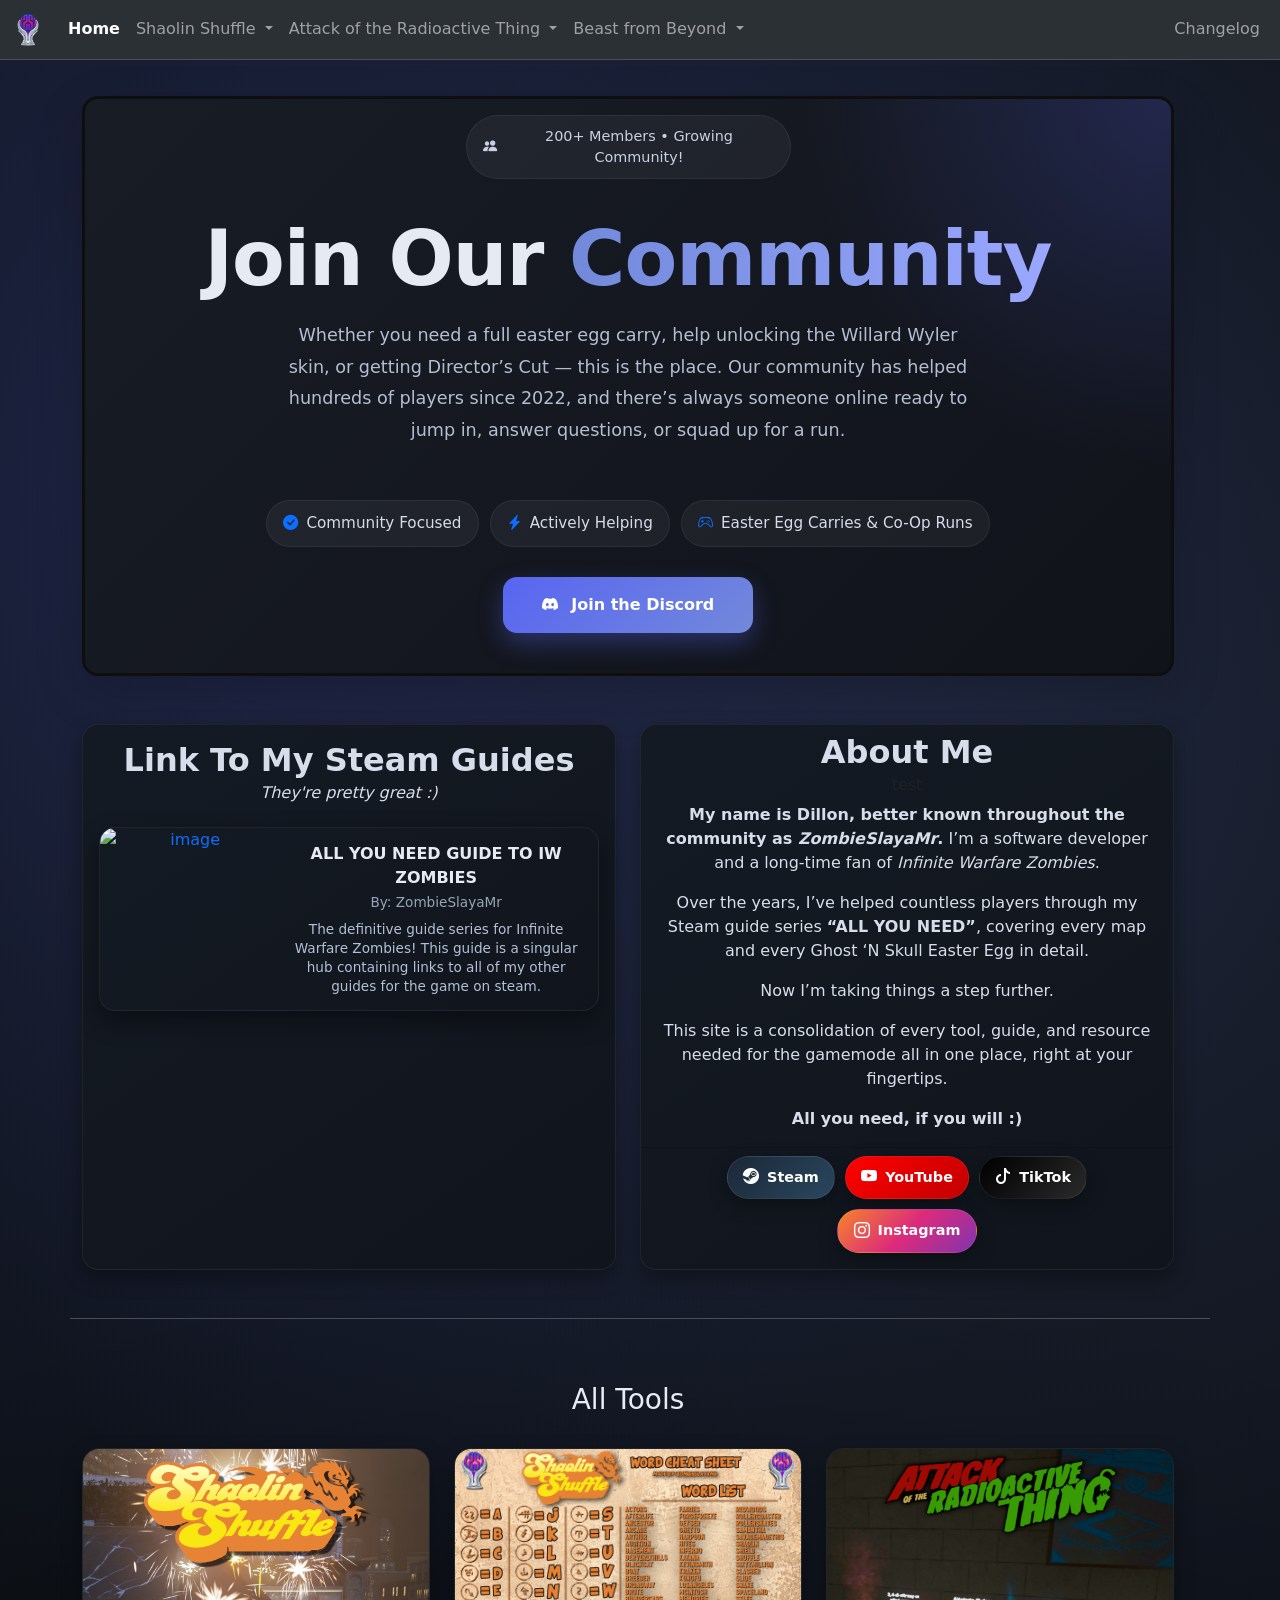
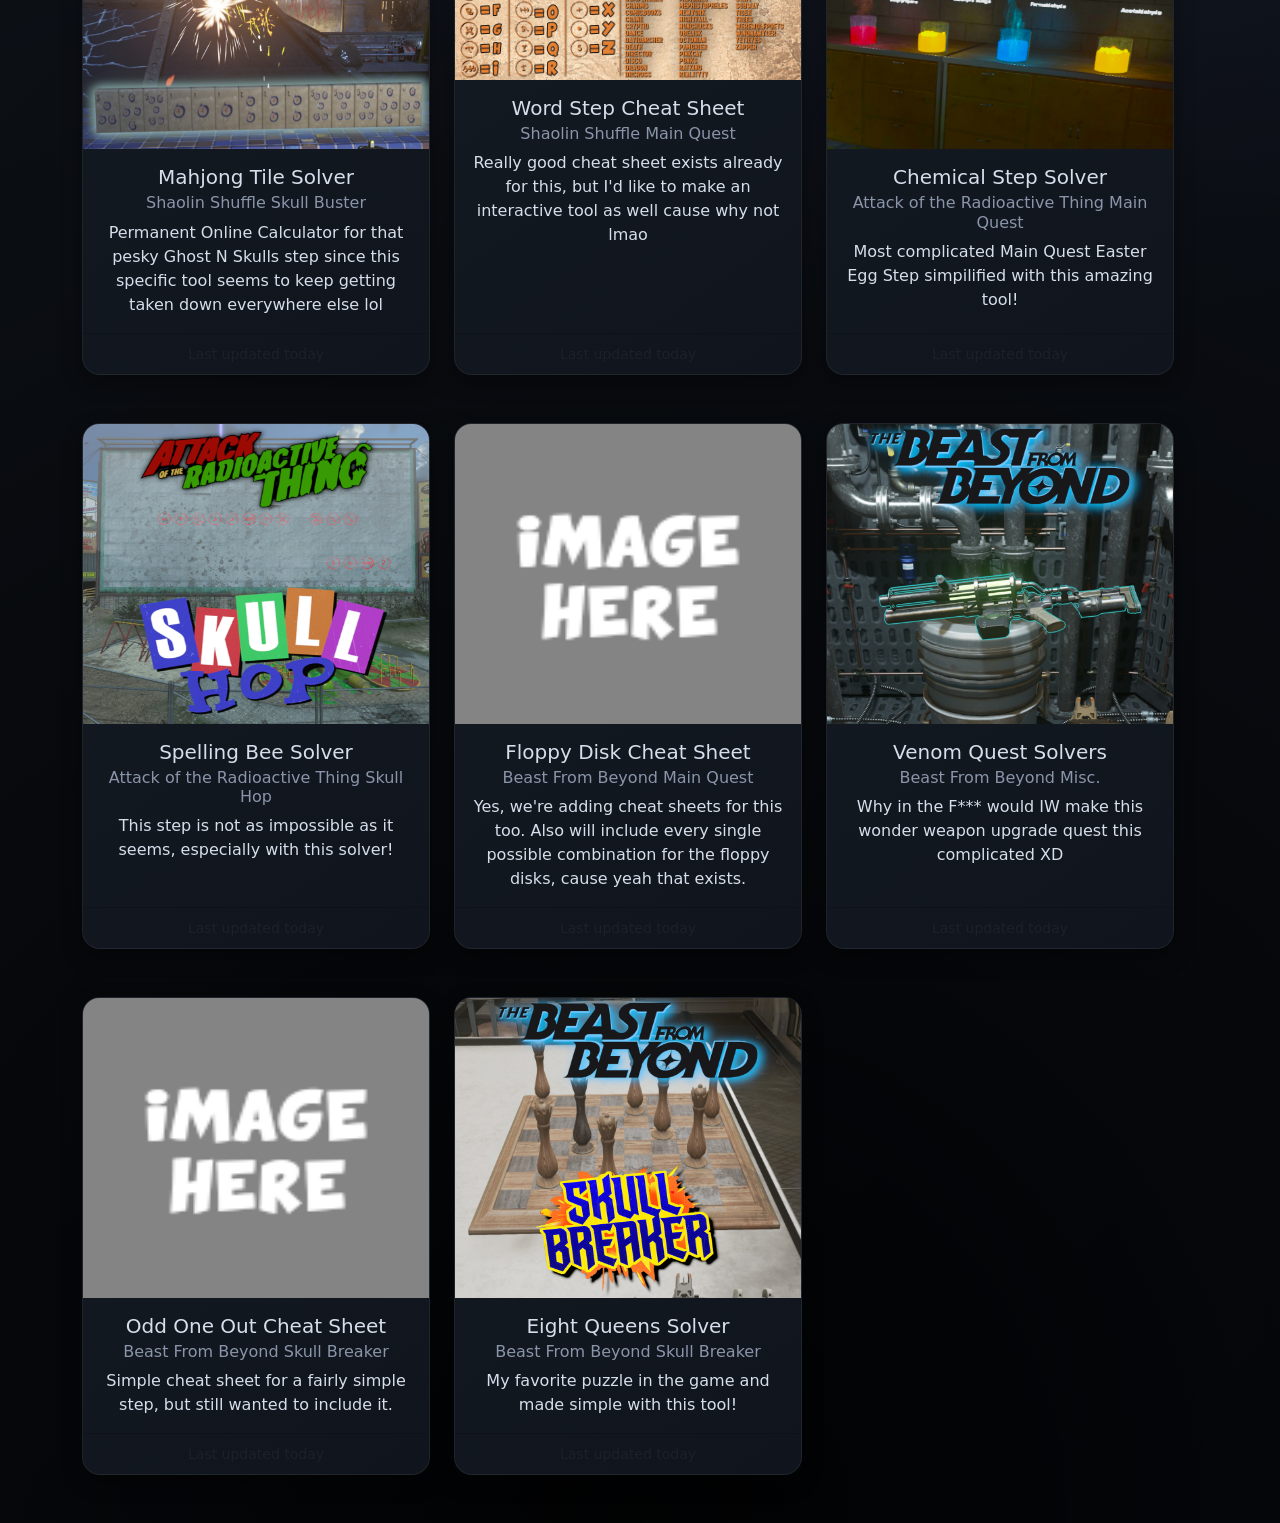
==== index.html @ 6cabf4e9 "Added Links to Socials and Discord Buttons" ====
<!DOCTYPE html>
<html>
    <head>
        <!-- Google tag (gtag.js) -->
        <script async src="https://www.googletagmanager.com/gtag/js?id=G-4WV5ZDE703"></script>
        <script>
            window.dataLayer = window.dataLayer || [];
            function gtag(){dataLayer.push(arguments);}
            gtag('js', new Date());

            gtag('config', 'G-4WV5ZDE703');
        </script>
        <meta charset="utf-8">
        <meta name="viewport" content="width=device-width", initial-scale="1">
        <title>ZombieSlayaMr's Infinite Warfare Tools</title>
        <link rel="icon" type="image/png" href="favicon.png">

        <!-- Bootstrap -->
        <link href="https://cdn.jsdelivr.net/npm/bootstrap@5.3.8/dist/css/bootstrap.min.css" rel="stylesheet" integrity="sha384-sRIl4kxILFvY47J16cr9ZwB07vP4J8+LH7qKQnuqkuIAvNWLzeN8tE5YBujZqJLB" crossorigin="anonymous">
        <link href="https://cdn.jsdelivr.net/npm/bootstrap-icons/font/bootstrap-icons.css" rel="stylesheet">

        <!-- Style Sheet -->
        <link rel="stylesheet" href="main.css">
    </head>

    <body class="bg-grad">
        
        <div class="container text-center">
            
            <!-- Main Grid Start -->
            <div class="row">
                
                <!-- Navigation Panel -->
                <div class="row">
                    <nav class="navbar fixed-top bg-dark navbar-expand-lg bg-body-tertiary border-bottom border-nav" data-bs-theme="dark">
                        <div class="container-fluid">

                            <a class="navbar-brand" href="#">
                                <img src="imgs/Logo/zs_logo.png" alt="ZombieSlayaMr Logo" width="32" height="32">
                            </a>
                                
                            <!-- Button appears when viewport gets smaller -->
                            <button class="navbar-toggler" type="button" data-bs-toggle="collapse" data-bs-target="#navbarSupportedContent" aria-controls="navbarSupportedContent" aria-expanded="false" aria-label="Toggle navigation">
                                <span class="navbar-toggler-icon"></span>
                            </button>

                            <!-- Nav Items -->
                            <div class="collapse navbar-collapse" id="navbarSupportedContent">
                                <ul class="navbar-nav me-auto mb-2 mb-lg-0">
                                    
                                    <!-- Home Button -->
                                    <li class="nav-item">
                                    <a class="nav-link active" aria-current="page" href="#"><b>Home</b></a>
                                    </li>

                                    <!-- Shaolin Shuffle Tools -->
                                    <li class="nav-item dropdown">
                                    <a class="nav-link dropdown-toggle" href="#" role="button" data-bs-toggle="dropdown" aria-expanded="false">
                                        Shaolin Shuffle
                                    </a>
                                        <ul class="dropdown-menu">
                                            <li><a class="dropdown-item" href="pages/shaolin/shaolin_mahjong.html">Mahjong Tile Solver</a></li>
                                            <li><a class="dropdown-item" href="pages/shaolin/shaolin_word_cheat_sheet.html">Word Step Cheat Sheet</a></li>
                                        </ul>
                                    </li>


                                    <!-- Attack of the Radioactive Thing Tools -->
                                    <li class="nav-item dropdown">
                                    <a class="nav-link dropdown-toggle" href="#" role="button" data-bs-toggle="dropdown" aria-expanded="false">
                                        Attack of the Radioactive Thing
                                    </a>
                                        <ul class="dropdown-menu">
                                            <li><a class="dropdown-item" href="pages/aotrt/aotrt_chemical.html">Chemical Step Solver</a></li>
                                            <li><a class="dropdown-item" href="pages/aotrt/aotrt_spelling_bee.html">Spelling Bee Solver</a></li>
                                        </ul>
                                    </li>

                                    <!-- Beast from Beyond Tools -->
                                    <li class="nav-item dropdown">
                                    <a class="nav-link dropdown-toggle" href="#" role="button" data-bs-toggle="dropdown" aria-expanded="false">
                                        Beast from Beyond
                                    </a>
                                        <ul class="dropdown-menu">
                                            <li><a class="dropdown-item" href="#">Floppy Disk Cheat sheet</a></li>
                                            <li><a class="dropdown-item" href="#">Odd One Out Cheat Sheet</a></li>
                                            <li><a class="dropdown-item" href="pages/beast/beast_eight_queens.html">Eight Queens Solver</a></li>
                                            <li><a class="dropdown-item" href="pages/beast/beast_venom_solver.html">Venom Quest Solvers</a></li>
                                        </ul>
                                    </li>
                                </ul>
                                
                                <!-- Changelog (Might Remove) -->
                                <ul class="nav navbar-nav ml-auto justify-content-end">
                                    <li class="nav-item">
                                        <a class="nav-link" href="pages/changelog/changelog.html">Changelog</a>
                                    </li>
                                </ul>

                            </div>
                        </div>
                    </nav>
                </div>
                <!-- Navigation Panel End -->

                <!-- Discord Card Start -->
                <div class="row g-4 pt-5 align-items-center justify-content-center text-center">
                    <div class="col d-flex justify-content-center">
                        <div class="card shadow-lg border border-3 rounded-4 text-start card-dark" style="width: 125rem;">
                            <div class="card-body justify-content-center">
                                
                                <div class="online-badge justify-content-center text-center d-flex">
                                    <i class="bi bi-people-fill"></i>
                                    200+ Members • Growing Community!
                                </div>

                                <h1 class="card-title community-title text-center pt-3">Join Our <span>Community</span></h1>
                                
                                <p class="community-text mb-4 text-center">
                                    Whether you need a full easter egg carry, help unlocking the Willard Wyler skin, or getting
                                    Director’s Cut — this is the place. Our community has helped hundreds of players since 2022, and
                                    there’s always someone online ready to jump in, answer questions, or squad up for a run.
                                </p><br>
                                
                                <div class="feature-wrapper d-flex flex-wrap justify-content-center mb-4">
                                    
                                    <div class="feature-pill">
                                    <i class="bi bi-check-circle-fill text-primary"></i>
                                    Community Focused
                                    </div>

                                    <div class="feature-pill">
                                    <i class="bi bi-lightning-charge-fill text-primary"></i>
                                    Actively Helping
                                    </div>

                                    <div class="feature-pill">
                                    <i class="bi bi-controller text-primary"></i>
                                    Easter Egg Carries & Co-Op Runs
                                    </div>
                                </div>

                                <a href="https://discord.gg/DAEEhehfnj" target="_blank" class="btn btn-primary join-btn">
                                    
                                    <i class="bi bi-discord me-2"></i>
                                    Join the Discord
                                </a><br>
                            </div>
                        </div>
                    </div>
                </div>
                <!-- Discord Card End -->



                <!-- Steam Guide / About Me Section Start -->                
                <div class="row row-cols-1 row-cols-md-2 g-4 pb-5">
                    <div class="col">

                        <!-- Steam Guide Card -->
                        <div class="card h-100 rounded-4 card-dark-secondary">                        
                            <div class="card-body text-center">
                                <h2 class="card-title fw-bold">Link To My Steam Guides</h2>
                                <h6 class="card-subtitle fst-italic">They're pretty great :)</h6>
                                <br>                         
                                
                                <a class="steam-click-card"
                                href="https://steamcommunity.com/sharedfiles/filedetails/?id=2999527656"
                                target="_blank">

                                    <div class="steam-card-img">
                                        <img src="https://images.steamusercontent.com/ugc/2028358057313608224/D6AD7E21364AF412E4966BE5184DF25C514B12C3/" alt="image">
                                    </div>

                                    <div class="steam-card-body">
                                        <div class="steam-title">ALL YOU NEED GUIDE TO IW ZOMBIES</div>
                                        <div class="steam-subtitle">By: ZombieSlayaMr</div>
                                        <div class="steam-desc">
                                            The definitive guide series for Infinite Warfare Zombies! This guide is a singular hub containing links to all of my other guides for the game on steam. 
                                        </div>
                                    </div>
                                </a>
                            </div>
                        </div>
                    </div>
                    <!-- Steam Guide Card End -->

                    <!-- About Me Card -->
                    <div class="col">
                        <div class="card h-100 rounded-4 card-dark-secondary pb-2 pt-2">
                        <h2 class="card-title"><b>About Me</b></h2>
                            <h6 class="card-subtitle mb-2 text-body-secondary">test</h6>
                            <div class="mx-3">
                                <p class="bio-text">
                                    <strong>My name is Dillon, better known throughout the community as <em>ZombieSlayaMr</em>.</strong>
                                    I’m a software developer and a long-time fan of <em>Infinite Warfare Zombies</em>.
                                </p>

                                <p class="bio-text">
                                    Over the years, I’ve helped countless players through my Steam guide series
                                    <strong>“ALL YOU NEED”</strong>, covering every map and every Ghost ‘N Skull Easter Egg in detail.
                                </p>

                                <p class="bio-text">
                                    Now I’m taking things a step further.
                                </p>

                                <p class="bio-text">
                                    This site is a consolidation of every tool, guide, and resource needed for the gamemode
                                    all in one place, right at your fingertips.
                                </p>

                                <p class="bio-text">
                                    <strong>All you need, if you will :)</strong>
                                </p>
                            </div>
                            
                            
                            <div class="card-footer">
                                <div class="social-wrapper">
                                    <div class="social-pills">
                                        <a class="social-pill steam" href="https://steamcommunity.com/id/ZombieSlayaMr/" target="_blank">
                                            <i class="bi bi-steam"></i>
                                            Steam
                                        </a>

                                        <a class="social-pill youtube" href="https://youtube.com/@zombieslayamr" target="_blank">
                                            <i class="bi bi-youtube"></i>
                                            YouTube
                                        </a>

                                        <a class="social-pill tiktok" href="https://tiktok.com/@zombieslayamr" target="_blank">
                                            <i class="bi bi-tiktok"></i>
                                            TikTok
                                        </a>

                                        <a class="social-pill instagram" href="https://instagram.com/zombieslayamr/" target="_blank">
                                            <i class="bi bi-instagram"></i>
                                            Instagram
                                        </a>
                                    </div>
                                </div>
                            </div>
                        </div>
                    </div>
                    <!-- About Me Card End-->
                </div>
                <!-- Steam Guide / About Me Section End-->
                
                <hr>

                <!-- Cards for navigating to the separate tools individually -->
                <div class="row g-4">
                    <h3>All Tools</h3>

                    <!-- Row 1 Start -->
                    <div class="col">
                        <div class="row row-cols-1 row-cols-md-3 g-4">

                            <!-- Shaolin Shuffle - Mahjong Solver Card -->
                            <div class="col">
                                <a href="pages/shaolin/shaolin_mahjong.html" class="text-decoration-none">
                                    <div class="card card-dark-secondary card-interactable h-100">
                                        <img src="imgs/thumbnails/mahong_tile_thumb.png" class="card-img-top rounded-top-4" style="max-height: 300px;" alt="temp">
                                        <div class="card-body">
                                            <h5 class="card-title">Mahjong Tile Solver</h5>
                                            <h6 class="card-subtitle mb-2 text-body-secondary card-subtitle-dark">Shaolin Shuffle Skull Buster</h6>
                                            <p class="card-text">
                                                Permanent Online Calculator for that pesky Ghost N Skulls step since this specific tool seems to keep getting taken down everywhere else lol
                                            </p>
                                        </div>
                                        <div class="card-footer">
                                            <small class="text-body-secondary">Last updated today</small>
                                        </div>
                                    </div>
                                </a>
                            </div>

                            <!-- Shaolin Shuffle - Word Step Cheat Sheet Card -->
                            <div class="col">
                                <div class="card card-dark-secondary card-interactable h-100">
                                    <img src="imgs/shaolin_shuffle_word_cheat_sheet_full_size.png" class="card-img-top rounded-top-4" style="max-height: 300px;" alt="temp">
                                    <div class="card-body">
                                        <h5 class="card-title">Word Step Cheat Sheet</h5>
                                        <h6 class="card-subtitle mb-2 text-body-secondary card-subtitle-dark">Shaolin Shuffle Main Quest</h6>
                                        <p class="card-text">
                                            Really good cheat sheet exists already for this, but I'd like to make an interactive tool as well cause why not lmao
                                        </p>
                                    </div>
                                    <div class="card-footer">
                                        <small class="text-body-secondary">Last updated today</small>
                                    </div>
                                </div>
                            </div>

                            <!-- AotRT - Chemical Step Solver Card -->
                            <div class="col">
                                <a href="pages/aotrt/aotrt_chemical.html" class="text-decoration-none">
                                    <div class="card card-dark-secondary card-interactable h-100">
                                        <img src="imgs/thumbnails/chemical_tool_thumb.png" class="card-img-top rounded-top-4" style="max-height: 300px;" alt="temp">
                                        <div class="card-body">
                                            <h5 class="card-title">Chemical Step Solver</h5>
                                            <h6 class="card-subtitle mb-2 text-body-secondary card-subtitle-dark">Attack of the Radioactive Thing Main Quest</h6>
                                            <p class="card-text">
                                                Most complicated Main Quest Easter Egg Step simpilified with this amazing tool!
                                            </p>
                                        </div>
                                        <div class="card-footer">
                                            <small class="text-body-secondary">Last updated today</small>
                                        </div>
                                    </div>
                                </a>
                            </div>
                        </div>
                    </div>
                </div>

                <!-- Row 2 Start -->
                <div class="row g-4">
                    <div class="col">
                        <div class="row row-cols-1 row-cols-md-3 g-4">

                            <!-- AotRT - Spelling Bee Solver Card -->
                            <div class="col">
                                <a href="pages/aotrt/aotrt_spelling_bee.html" class="text-decoration-none">
                                    <div class="card card-dark-secondary card-interactable h-100">
                                        <img src="imgs/thumbnails/spelling_bee_thumb.png" class="card-img-top rounded-top-4" style="max-height: 300px;" alt="temp">
                                        <div class="card-body">
                                            <h5 class="card-title">Spelling Bee Solver</h5>
                                            <h6 class="card-subtitle mb-2 text-body-secondary card-subtitle-dark">Attack of the Radioactive Thing Skull Hop</h6>
                                            <p class="card-text">
                                                This step is not as impossible as it seems, especially with this solver!
                                            </p>
                                        </div>
                                        <div class="card-footer">
                                            <small class="text-body-secondary">Last updated today</small>
                                        </div>
                                    </div>
                                </a>
                            </div>

                            <!-- Beast - Floppy Cheat Sheet Card -->
                            <div class="col">
                                <div class="card card-dark-secondary card-interactable h-100">
                                    <img src="imgs/TempTest/temp_img.png" class="card-img-top rounded-top-4" style="max-height: 300px;" alt="temp">
                                    <div class="card-body">
                                        <h5 class="card-title">Floppy Disk Cheat Sheet</h5>
                                        <h6 class="card-subtitle mb-2 text-body-secondary card-subtitle-dark">Beast From Beyond Main Quest</h6>
                                        <p class="card-text">
                                            Yes, we're adding cheat sheets for this too. Also will include every single possible combination for the floppy disks, cause yeah that exists.
                                        </p>
                                    </div>
                                    <div class="card-footer">
                                        <small class="text-body-secondary">Last updated today</small>
                                    </div>
                                </div>
                            </div>
                            
                            <!-- Beast - Venom Upgrade Quest Card -->
                            <div class="col">
                                <div class="card card-dark-secondary card-interactable h-100">
                                    <img src="imgs/thumbnails/venom_upgrade_thumb.png" class="card-img-top rounded-top-4" style="max-height: 300px;" alt="temp">
                                    <div class="card-body">
                                        <h5 class="card-title">Venom Quest Solvers</h5>
                                        <h6 class="card-subtitle mb-2 text-body-secondary card-subtitle-dark">Beast From Beyond Misc.</h6>
                                        <p class="card-text">
                                            Why in the F*** would IW make this wonder weapon upgrade quest this complicated XD
                                        </p>
                                    </div>
                                    <div class="card-footer">
                                        <small class="text-body-secondary">Last updated today</small>
                                    </div>
                                </div>
                            </div>
                        </div>
                    </div>
                </div>

                <!-- Row 3 -->
                <div class="row g-4 pb-5">
                    <div class="col">
                        <div class="row row-cols-1 row-cols-md-3 g-4">

                            <!-- Beast - Odd One Out Cheat Sheet Card -->
                            <div class="col">
                                <div class="card card-dark-secondary card-interactable h-100">
                                    <img src="imgs/TempTest/temp_img.png" class="card-img-top rounded-top-4" style="max-height: 300px;" alt="temp">
                                    <div class="card-body">
                                        <h5 class="card-title">Odd One Out Cheat Sheet</h5>
                                        <h6 class="card-subtitle mb-2 text-body-secondary card-subtitle-dark">Beast From Beyond Skull Breaker</h6>
                                        <p class="card-text">
                                            Simple cheat sheet for a fairly simple step, but still wanted to include it.
                                        </p>
                                    </div>
                                    <div class="card-footer">
                                        <small class="text-body-secondary">Last updated today</small>
                                    </div>
                                </div>
                            </div>
                            
                            <!-- Beast - 8 Queens Solver Card -->
                            <div class="col">
                                <a href="pages/beast/beast_eight_queens.html" class="text-decoration-none">
                                    <div class="card card-dark-secondary card-interactable h-100">
                                        <img src="imgs/thumbnails/eight_queens_thumb.png" class="card-img-top rounded-top-4" style="max-height: 300px;" alt="temp">
                                        <div class="card-body">
                                            <h5 class="card-title">Eight Queens Solver</h5>
                                            <h6 class="card-subtitle mb-2 text-body-secondary card-subtitle-dark">Beast From Beyond Skull Breaker</h6>
                                            <p class="card-text">
                                                My favorite puzzle in the game and made simple with this tool!
                                            </p>
                                        </div>
                                        <div class="card-footer">
                                            <small class="text-body-secondary">Last updated today</small>
                                        </div>
                                    </div>
                                </a>
                            </div>
                        </div>
                    </div>
                </div>
                <!-- End Row 3 -->
            </div>
            <!-- End Grid-->
        </div>        
             
        <!-- Bootstrap -->        
        <script src="https://cdn.jsdelivr.net/npm/@popperjs/core@2.11.8/dist/umd/popper.min.js" integrity="sha384-I7E8VVD/ismYTF4hNIPjVp/Zjvgyol6VFvRkX/vR+Vc4jQkC+hVqc2pM8ODewa9r" crossorigin="anonymous"></script>
        <script src="https://cdn.jsdelivr.net/npm/bootstrap@5.3.8/dist/js/bootstrap.bundle.min.js" integrity="sha384-FKyoEForCGlyvwx9Hj09JcYn3nv7wiPVlz7YYwJrWVcXK/BmnVDxM+D2scQbITxI" crossorigin="anonymous"></script>        
    </body>
</html>
---- main.css ----
/* Main Elements */
body {    
    color: white;
}

.bg-grad {    
    background:
        radial-gradient(circle at 20% 15%, rgba(88, 101, 242, 0.18), transparent 40%),
        radial-gradient(circle at 80% 25%, rgba(114, 137, 218, 0.14), transparent 45%),
        radial-gradient(circle at 50% 100%, rgba(0, 0, 0, 0.9), transparent 60%),
        linear-gradient(135deg, #0f141b 0%, #0d1117 50%, #0b0f16 100%);
    min-height: 100vh;

    color: #e6eaf2;
}

.bg-grad::before {
    content: "";
    position: fixed;
    inset: 0;
    pointer-events: none;

    background-image: url("https://www.transparenttextures.com/patterns/asfalt-dark.png");
    opacity: 0.04;
}

.border-nav {
    background-color: #ffffff;
}

.card-dark {
    background:
    radial-gradient(circle at top right, rgba(88, 101, 242, 0.22), transparent 30%),
    linear-gradient(135deg, #181c25, #10131a);
    color: #e6eaf2;
    border-color: #0e0e0e !important;
}

.card-dark-secondary {
    background: linear-gradient(145deg, #141a23, #10151d);
    border: 1px solid rgba(255, 255, 255, 0.06);
    border-radius: 18px;

    color: #d7ddea;

    box-shadow: 0 8px 20px rgba(0, 0, 0, 0.35);
}

.card-subtitle-dark {
    color: #8b95aa !important;
}

.card {
    transition: transform .2s;
}

.card-interactable:hover {
    transform: translateY(-4px);
    border-color: rgba(114, 137, 218, 0.3);
    box-shadow: 0 14px 35px rgba(88,101,242,0.2);
}


/** Tool Specific Styling **/

/* AotRT - Spelling Bee */
a.word-select {
    color: black;
    text-decoration: none;
}

a.word-select:hover {
    color: blue;
    text-decoration: underline;
    cursor: pointer;
}


/* Beast - 8 Queens */
.chess-square {            
    width: 75px;    
    height: 75px;
    aspect-ratio: 1/1; 
}

.chess-square-light {
    background: #e6daee;
}

.chess-square-dark {
    background: #9a7db7;
}

.chess-square-light:hover {
    background: #e6daee; 
    border: 2px solid black;
}

.chess-square-dark:hover {
    background: #9a7db7;
    border: 2px solid black;    
}


/* Beast - Venom Upgrade (Used some code from mmmrkennedy for this) */
.solver-grid-wrapper {
    display: flex;
    justify-content: center;
    width: 100%;
    overflow-x: auto;
}

.solver-grid-wrapper.is-fit {
    overflow-x: visible;
}

.solver-grid {
    display: grid;
    grid-template-columns: repeat(var(--solver-cols), var(--solver-cell-size));
    grid-template-rows: repeat(var(--solver-rows), var(--solver-cell-size));
    gap: var(--solver-cell-gap);
}

.solver-grid.is-framed {
    --solver-frame-bg: #111;
    --solver-frame-border: var(--color-border-medium);
    --solver-frame-padding: var(--space-xs);
    --solver-frame-border-width: 3px;

    padding: var(--solver-frame-padding);
    background: var(--solver-frame-bg);
    border: var(--solver-frame-border-width) solid var(--solver-frame-border);
    border-radius: 5px;
}

.solver-cell {
    display: flex;
    align-items: center;
    justify-content: center;
    width: var(--solver-cell-size);
    height: var(--solver-cell-size);
    background: var(--solver-cell-bg);
    border: var(--solver-cell-border-width) solid var(--solver-cell-border);
    border-radius: var(--solver-cell-radius);
    color: var(--color-text-primary);
    font-size: var(--font-size-base);
    cursor: pointer;
    transition: background-color 0.15s ease, border-color 0.15s ease, box-shadow 0.15s ease;
    user-select: none;
    -webkit-tap-highlight-color: transparent;
}

.solver-cell:focus-visible {
    outline: 2px solid var(--solver-accent);
    outline-offset: 2px;
}

.solver-cell.is-locked,
.solver-cell[aria-disabled="true"] {
    cursor: default;
}

.solver-container--venom-maze {
    --solver-cols: 6;
    --solver-rows: 6;
    --solver-cell-size: clamp(2.25rem, 13vw, 3.75rem);
    --solver-cell-gap: 2px;
}

.solver-container--venom-maze .solver-grid.is-framed {
    --solver-frame-bg: #529e38;
    --solver-frame-border: var(--color-bg-primary);
    --solver-frame-padding: 10px;
    --solver-frame-border-width: 3px;
    
    position: relative;
}

.venom-cell {
    position: relative;
    background: #91c451;
    border: 1px solid #2d5f2d;
    cursor: pointer;
}

.venom-cell.is-target {
    background: #5aba5a;
}

.venom-canvas {
    position: absolute;
    top: 0;
    left: 0;
    pointer-events: none;
    z-index: 10;
}

.venom-piece {
    position: absolute;
    inset: 0;
    width: 100%;
    height: 100%;
    object-fit: contain;
    z-index: 20;
}

.venom-piece.is-preview {
    opacity: 0.6;
}

.venom-cell:hover {
    background: #d4faa4;
}

.venom-piece-button {
    max-width: 50px;
    max-height: 50px;
}



.button-row {
    display: flex;
    gap: 10px;
    flex-wrap: wrap;
    align-items: center;
}

/* Base button */
.color-button-row {
    display: flex;
    gap: 5px;
    align-items: center;
}

/* Base square button */
.color-btn {
    width: 34px;
    height: 34px;

    border: 3px solid #7289da;
    border-radius: 10px;

    cursor: pointer;

    transition: 0.18s ease;

    box-shadow: 0 4px 10px rgba(0,0,0,0.35);
}

.color-btn:hover {
    transform: translateY(-2px) scale(1.03);
}

.color-btn:active,
.color-btn.active {
    transform: scale(0.94);
}

/* Disabled state */
.color-btn:disabled,
.color-btn.disabled {
    opacity: 0.45;    
    transform: none;
    box-shadow: none;
    border: 1px solid black;
}

/* RED */
.btn-red {
    background: #dc3545;
    box-shadow:
        0 0 14px rgba(220, 53, 69, 0.35),
        0 4px 10px rgba(0,0,0,0.35);
}
.btn-red.active {
    background: #b02a37;
}
.btn-red:disabled {
    background: #6e2a31;
}

/* BLUE */
.btn-blue {
    background: #0d6efd;
    box-shadow:
        0 0 14px rgba(13, 110, 253, 0.35),
        0 4px 10px rgba(0,0,0,0.35);
}
.btn-blue.active {
    background: #0a58ca;
}
.btn-blue:disabled {
    background: #314c75;
}

/* YELLOW */
.btn-yellow {
    background: #ffc107;
    box-shadow:
        0 0 14px rgba(255, 193, 7, 0.35),
        0 4px 10px rgba(0,0,0,0.35);
}
.btn-yellow.active {
    background: #d39e00;
    color: #111;
}
.btn-yellow:disabled {
    background: #75662c;
    color: #222;
}

/* BLACK */
.btn-black {
    background: #212529;
    box-shadow:
        0 0 14px rgba(0, 0, 0, 0.45),
        0 4px 10px rgba(0,0,0,0.35);    
}
.btn-black.active {
    background: #000000;
}
.btn-black:disabled {
    background: #4a4f55;
}

/* WHITE */
.btn-white {
    background: #f8f9fa;
    box-shadow:
        0 0 14px rgba(255,255,255,0.22),
        0 4px 10px rgba(0,0,0,0.35);
}
.btn-white.active {
    background: #dfe2e6;
    color: #111;
}
.btn-white:disabled {
    background: #8c9197;
    color: #444;
}

/* GREEN */
.btn-green {
    background: #198754;
    box-shadow:
        0 0 14px rgba(25, 135, 84, 0.35),
        0 4px 10px rgba(0,0,0,0.35);
}
.btn-green.active {
    background: #146c43;
}
.btn-green:disabled {
    background: #355e4b;
}

.counter-container {
    display: flex;
    flex-direction: column;
    gap: 10px;

    width: fit-content;
}

/* Label */
.counter-label {
    color: #000000;

    font-size: 1.5rem;
    font-weight: 600;
    text-align: center;

    letter-spacing: 0.3px;
}

/* Counter */
.counter-wrapper {
    display: flex;
    align-items: center;
    gap: 12px;

    width: fit-content;

    padding: 8px;

    border-radius: 16px;

    background: linear-gradient(145deg, #141a23, #10151d);

    border: 1px solid rgba(255,255,255,0.06);

    box-shadow:
        0 8px 20px rgba(0,0,0,0.35),
        0 0 18px rgba(88,101,242,0.08);
}

/* Buttons */
.counter-btn {
    width: 36px;
    height: 36px;

    border: none;
    border-radius: 10px;

    background: rgba(255,255,255,0.05);
    color: #d7ddea;

    font-size: 1.1rem;
    font-weight: 700;

    display: flex;
    align-items: center;
    justify-content: center;

    transition: 0.18s ease;
}

.counter-btn:hover:not(:disabled) {
    background: rgba(88,101,242,0.18);
    transform: translateY(-1px);
}

.counter-btn:disabled {
    opacity: 0.35;    
}

/* Number Display */
.counter-value {
    min-width: 42px;

    text-align: center;

    color: #e6eaf2;

    font-size: 1.1rem;
    font-weight: 700;
}

.button-result-text {
    font-size: 1.1rem;
    font-weight: 700;
    text-align: center;    
}


/* Landing Page Elements (AI was used here, i suck at css) */
.community-banner {
    width: 100%;
    min-height: 320px;
    background:
    radial-gradient(circle at top right, rgba(88, 101, 242, 0.22), transparent 30%),
    linear-gradient(135deg, #181c25, #10131a);
    border-top: 1px solid rgba(255,255,255,0.06);
    border-bottom: 1px solid rgba(255,255,255,0.06);
    display: flex;
    align-items: center;
    position: relative;
    overflow: hidden;
    justify-content: center;   /* horizontal centering */
    align-items: center;       /* vertical centering */
    text-align: center;        /* centers text */
}

.community-banner::before {
    content: "";
    position: absolute;
    width: 500px;
    height: 500px;
    background: rgba(88, 101, 242, 0.08);
    border-radius: 50%;
    top: -250px;
    right: -120px;
    filter: blur(20px);
}

.discord-icon {
    width: 90px;
    height: 90px;
    border-radius: 24px;
    background: rgba(88, 101, 242, 0.12);
    border: 1px solid rgba(88, 101, 242, 0.3);
    display: flex;
    align-items: center;
    justify-content: center;
    font-size: 2.8rem;
    color: #7289da;
    margin-bottom: 1.5rem;
    box-shadow: 0 10px 30px rgba(88, 101, 242, 0.15);
}

.community-title {
    font-size: clamp(2.5rem, 6vw, 4.8rem);
    font-weight: 800;
    line-height: 1.05;
    margin-bottom: 1.25rem;
    letter-spacing: -1px;
}

.community-title span {
    background: linear-gradient(90deg, #7289da, #9aa8ff);
    -webkit-background-clip: text;
    -webkit-text-fill-color: transparent;
}

.community-text {
    color: #b5bed1;
    font-size: 1.1rem;
    line-height: 1.8;
    max-width: 700px;
    margin: 0 auto;
}

.feature-pill {
    display: inline-flex;
    align-items: center;
    gap: 0.5rem;
    background: rgba(255,255,255,0.05);
    border: 1px solid rgba(255,255,255,0.06);
    padding: 0.7rem 1rem;
    border-radius: 999px;
    color: #d6dbea;
    margin: 0.35rem;
    font-size: 0.95rem;
}

.join-btn {
    background: linear-gradient(135deg, #5865f2, #7289da);
    border: none;
    padding: 1rem 1.8rem;
    border-radius: 14px;
    font-weight: 700;
    font-size: 1rem;
    transition: all 0.25s ease;
    box-shadow: 0 10px 25px rgba(88, 101, 242, 0.35);
    margin: 0 auto;
    display: block;
    margin-left: auto;
    margin-right: auto;
    max-width: 250px;
}

.join-btn:hover {
    transform: translateY(-2px);
    background: linear-gradient(135deg, #6a75ff, #8ca0ff);
    box-shadow: 0 14px 30px rgba(88, 101, 242, 0.45);
}

.online-badge {    
    align-items: center;
    gap: 0.5rem;
    background: rgba(255,255,255,0.05);
    border: 1px solid rgba(255,255,255,0.06);
    color: #c8d0e3;
    padding: 0.6rem 1rem;
    border-radius: 999px;
    margin-bottom: 1.5rem;
    font-size: 0.9rem;
    max-width: 325px;
    margin: 0 auto 1.5rem auto;
}

@media (max-width: 768px) {
    .community-banner {
    text-align: center;
    padding: 4rem 1.25rem;
    }

    .community-text {
    margin: auto;
    }

    .feature-wrapper {
    justify-content: center;
    }
}



/* Card */
.steam-click-card {
    display: flex;
    width: 100%;
    max-width: 100%;
    border-radius: 16px;
    overflow: hidden;
    text-decoration: none;

    background: linear-gradient(145deg, #141a23, #10151d);
    border: 1px solid rgba(255,255,255,0.06);

    box-shadow: 0 10px 25px rgba(0,0,0,0.4);
    transition: 0.2s ease;
}

.steam-click-card:hover {
    transform: translateY(-4px);
    border-color: rgba(114, 137, 218, 0.3);
    box-shadow: 0 14px 35px rgba(88,101,242,0.2);
}

/* Image */
.steam-card-img {
    width: 35%;
    min-width: 120px;
    max-width: 180px;
    height: 100%;
}

.steam-card-img img {
    width: 100%;
    height: 100%;
    object-fit: cover;
    display: block;
}

/* Content */
.steam-card-body {
    flex: 1;
    padding: 14px 16px;
    display: flex;
    flex-direction: column;
    justify-content: center;
}

.steam-title {
    font-size: 1rem;
    font-weight: 700;
    color: #e6eaf2;
    margin: 0;
}

.steam-subtitle {
    font-size: 0.85rem;
    color: #9aa4b8;
    margin-top: 2px;
}

.steam-desc {
    font-size: 0.85rem;
    color: #b4bfd6;
    margin-top: 8px;
    line-height: 1.4;
}

.social-pills {
    display: flex;
    flex-wrap: wrap;
    gap: 10px;
    justify-content: center;
}

.social-wrapper {
    display: flex;
    justify-content: center;
    width: 100%;
}

/* Base pill */
.social-pill {
    display: inline-flex;
    align-items: center;
    gap: 8px;

    padding: 0.55rem 0.95rem;
    border-radius: 999px;

    text-decoration: none;
    font-size: 0.9rem;
    font-weight: 600;

    color: #fff;

    transition: 0.2s ease;
    border: 1px solid rgba(255,255,255,0.08);

    box-shadow: 0 6px 18px rgba(0,0,0,0.35);
}

/* Hover lift */
.social-pill:hover {
    transform: translateY(-2px);
    filter: brightness(1.1);
}

/* Steam */
.social-pill.steam {
    background: linear-gradient(135deg, #1b2838, #2a475e);
}

/* YouTube */
.social-pill.youtube {
    background: linear-gradient(135deg, #ff0000, #c20000);
}

/* TikTok */
.social-pill.tiktok {
    background: linear-gradient(135deg, #000000, #2a2a2a);
}

/* Instagram */
.social-pill.instagram {
    background: linear-gradient(135deg, #f58529, #dd2a7b, #8134af);
}

/* Icon spacing tweak */
.social-pill i {
    font-size: 1rem;
}
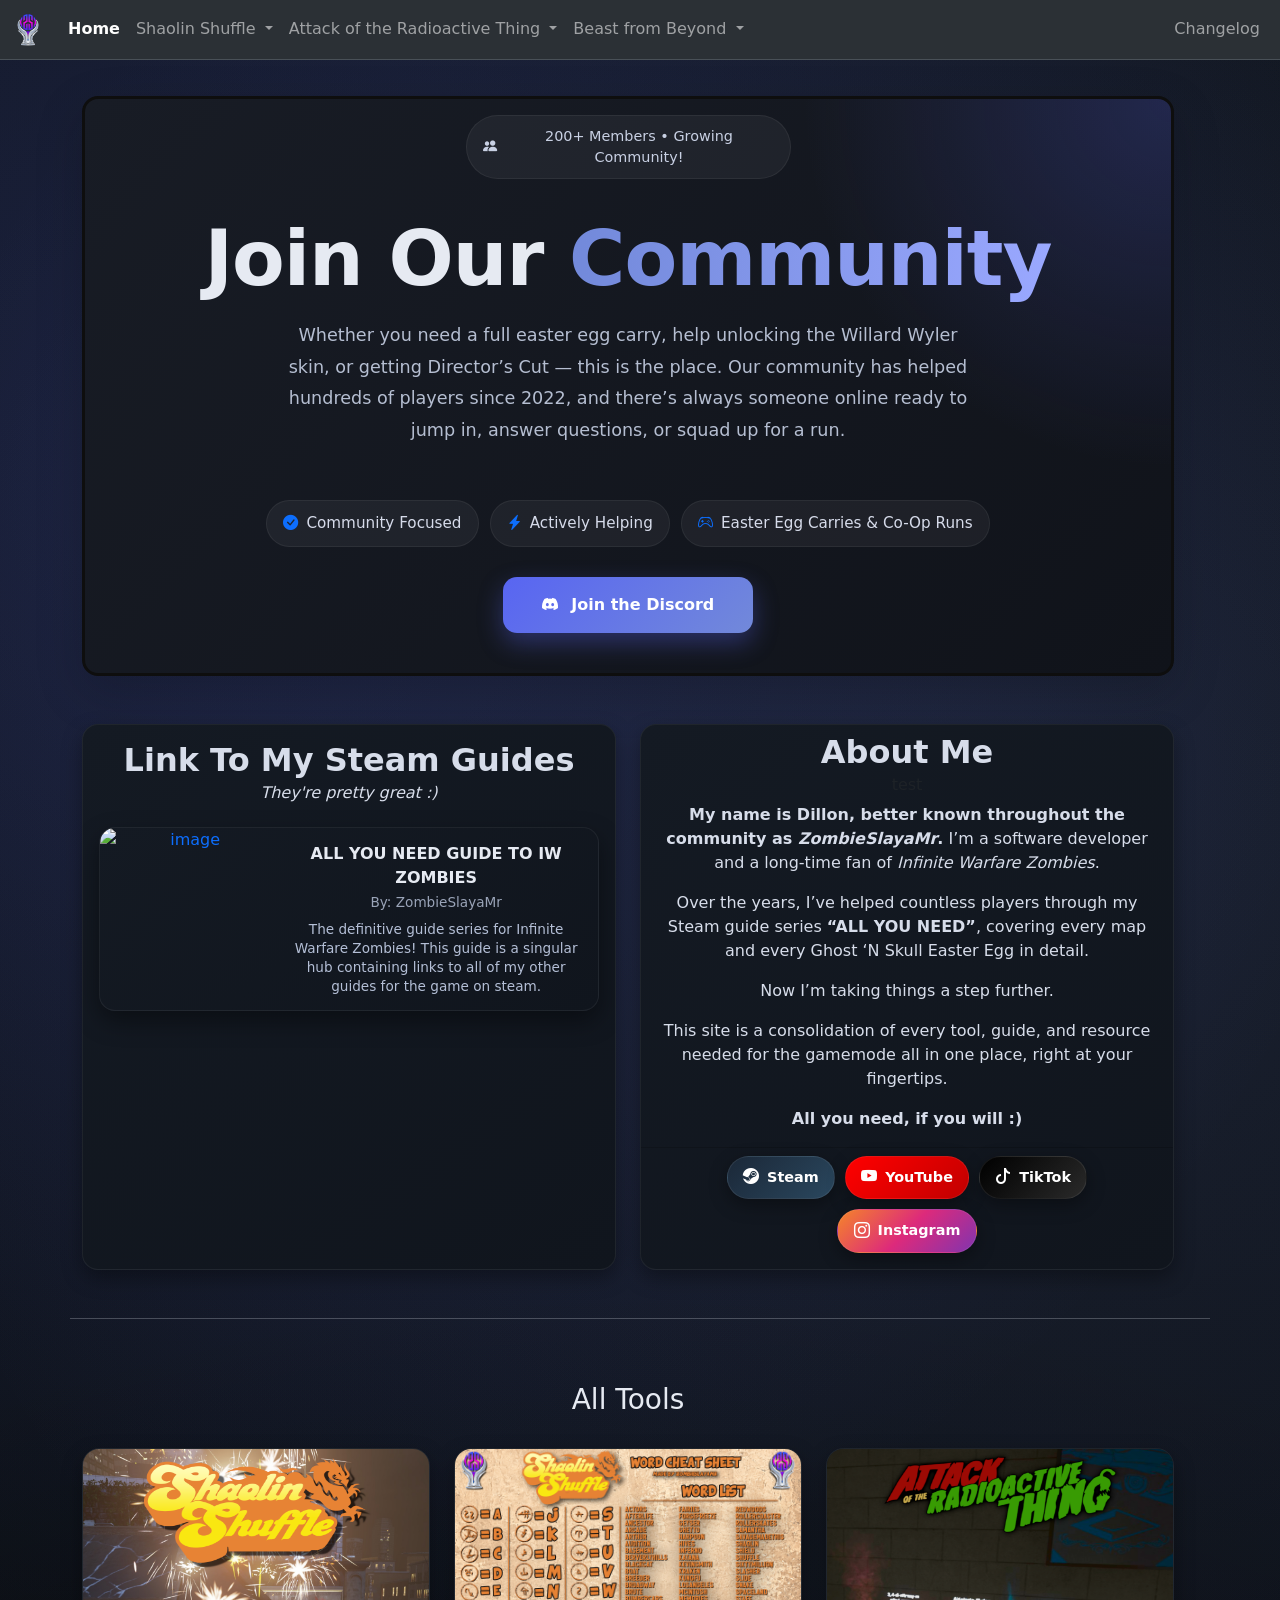
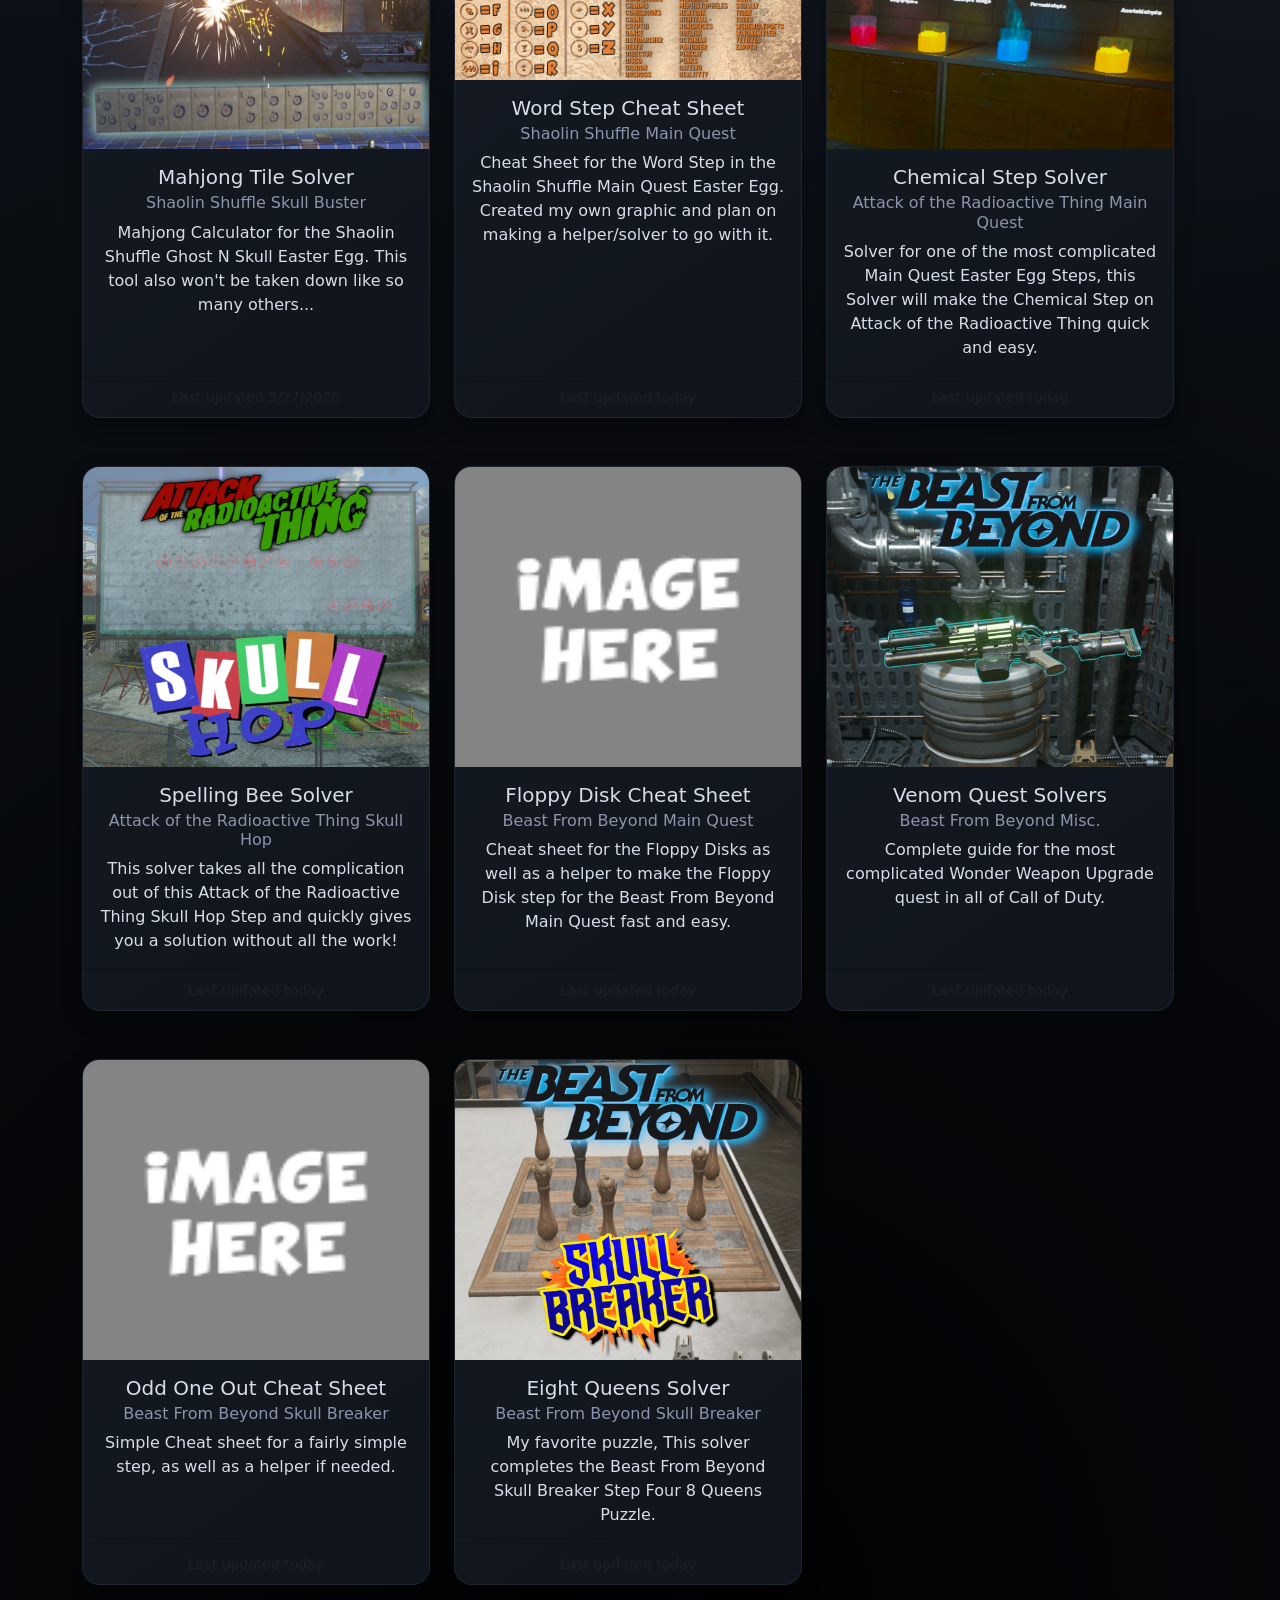
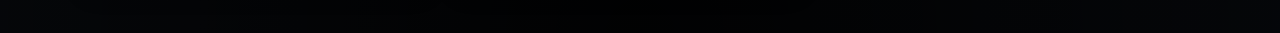
==== commit 98f66d5c: "Updated solver card descriptions" ====
--- a/index.html
+++ b/index.html
@@ -266,11 +266,12 @@
                                             <h5 class="card-title">Mahjong Tile Solver</h5>
                                             <h6 class="card-subtitle mb-2 text-body-secondary card-subtitle-dark">Shaolin Shuffle Skull Buster</h6>
                                             <p class="card-text">
-                                                Permanent Online Calculator for that pesky Ghost N Skulls step since this specific tool seems to keep getting taken down everywhere else lol
+                                                Mahjong Calculator for the Shaolin Shuffle Ghost N Skull Easter Egg. This tool also won't be taken
+                                                down like so many others...
                                             </p>
                                         </div>
                                         <div class="card-footer">
-                                            <small class="text-body-secondary">Last updated today</small>
+                                            <small class="text-body-secondary">Last updated 5/27/2026</small>
                                         </div>
                                     </div>
                                 </a>
@@ -284,7 +285,8 @@
                                         <h5 class="card-title">Word Step Cheat Sheet</h5>
                                         <h6 class="card-subtitle mb-2 text-body-secondary card-subtitle-dark">Shaolin Shuffle Main Quest</h6>
                                         <p class="card-text">
-                                            Really good cheat sheet exists already for this, but I'd like to make an interactive tool as well cause why not lmao
+                                            Cheat Sheet for the Word Step in the Shaolin Shuffle Main Quest Easter Egg. Created my own graphic and plan on 
+                                            making a helper/solver to go with it. 
                                         </p>
                                     </div>
                                     <div class="card-footer">
@@ -302,7 +304,8 @@
                                             <h5 class="card-title">Chemical Step Solver</h5>
                                             <h6 class="card-subtitle mb-2 text-body-secondary card-subtitle-dark">Attack of the Radioactive Thing Main Quest</h6>
                                             <p class="card-text">
-                                                Most complicated Main Quest Easter Egg Step simpilified with this amazing tool!
+                                                Solver for one of the most complicated Main Quest Easter Egg Steps, this Solver will make the Chemical Step on Attack
+                                                of the Radioactive Thing quick and easy.
                                             </p>
                                         </div>
                                         <div class="card-footer">
@@ -329,7 +332,8 @@
                                             <h5 class="card-title">Spelling Bee Solver</h5>
                                             <h6 class="card-subtitle mb-2 text-body-secondary card-subtitle-dark">Attack of the Radioactive Thing Skull Hop</h6>
                                             <p class="card-text">
-                                                This step is not as impossible as it seems, especially with this solver!
+                                                This solver takes all the complication out of this Attack of the Radioactive Thing Skull Hop Step and quickly gives you
+                                                a solution without all the work!
                                             </p>
                                         </div>
                                         <div class="card-footer">
@@ -347,7 +351,8 @@
                                         <h5 class="card-title">Floppy Disk Cheat Sheet</h5>
                                         <h6 class="card-subtitle mb-2 text-body-secondary card-subtitle-dark">Beast From Beyond Main Quest</h6>
                                         <p class="card-text">
-                                            Yes, we're adding cheat sheets for this too. Also will include every single possible combination for the floppy disks, cause yeah that exists.
+                                            Cheat sheet for the Floppy Disks as well as a helper to make the Floppy Disk step for the Beast From Beyond Main Quest 
+                                            fast and easy. 
                                         </p>
                                     </div>
                                     <div class="card-footer">
@@ -364,7 +369,7 @@
                                         <h5 class="card-title">Venom Quest Solvers</h5>
                                         <h6 class="card-subtitle mb-2 text-body-secondary card-subtitle-dark">Beast From Beyond Misc.</h6>
                                         <p class="card-text">
-                                            Why in the F*** would IW make this wonder weapon upgrade quest this complicated XD
+                                            Complete guide for the most complicated Wonder Weapon Upgrade quest in all of Call of Duty. 
                                         </p>
                                     </div>
                                     <div class="card-footer">
@@ -389,7 +394,7 @@
                                         <h5 class="card-title">Odd One Out Cheat Sheet</h5>
                                         <h6 class="card-subtitle mb-2 text-body-secondary card-subtitle-dark">Beast From Beyond Skull Breaker</h6>
                                         <p class="card-text">
-                                            Simple cheat sheet for a fairly simple step, but still wanted to include it.
+                                            Simple Cheat sheet for a fairly simple step, as well as a helper if needed. 
                                         </p>
                                     </div>
                                     <div class="card-footer">
@@ -407,7 +412,7 @@
                                             <h5 class="card-title">Eight Queens Solver</h5>
                                             <h6 class="card-subtitle mb-2 text-body-secondary card-subtitle-dark">Beast From Beyond Skull Breaker</h6>
                                             <p class="card-text">
-                                                My favorite puzzle in the game and made simple with this tool!
+                                                My favorite puzzle, This solver completes the Beast From Beyond Skull Breaker Step Four 8 Queens Puzzle. 
                                             </p>
                                         </div>
                                         <div class="card-footer">
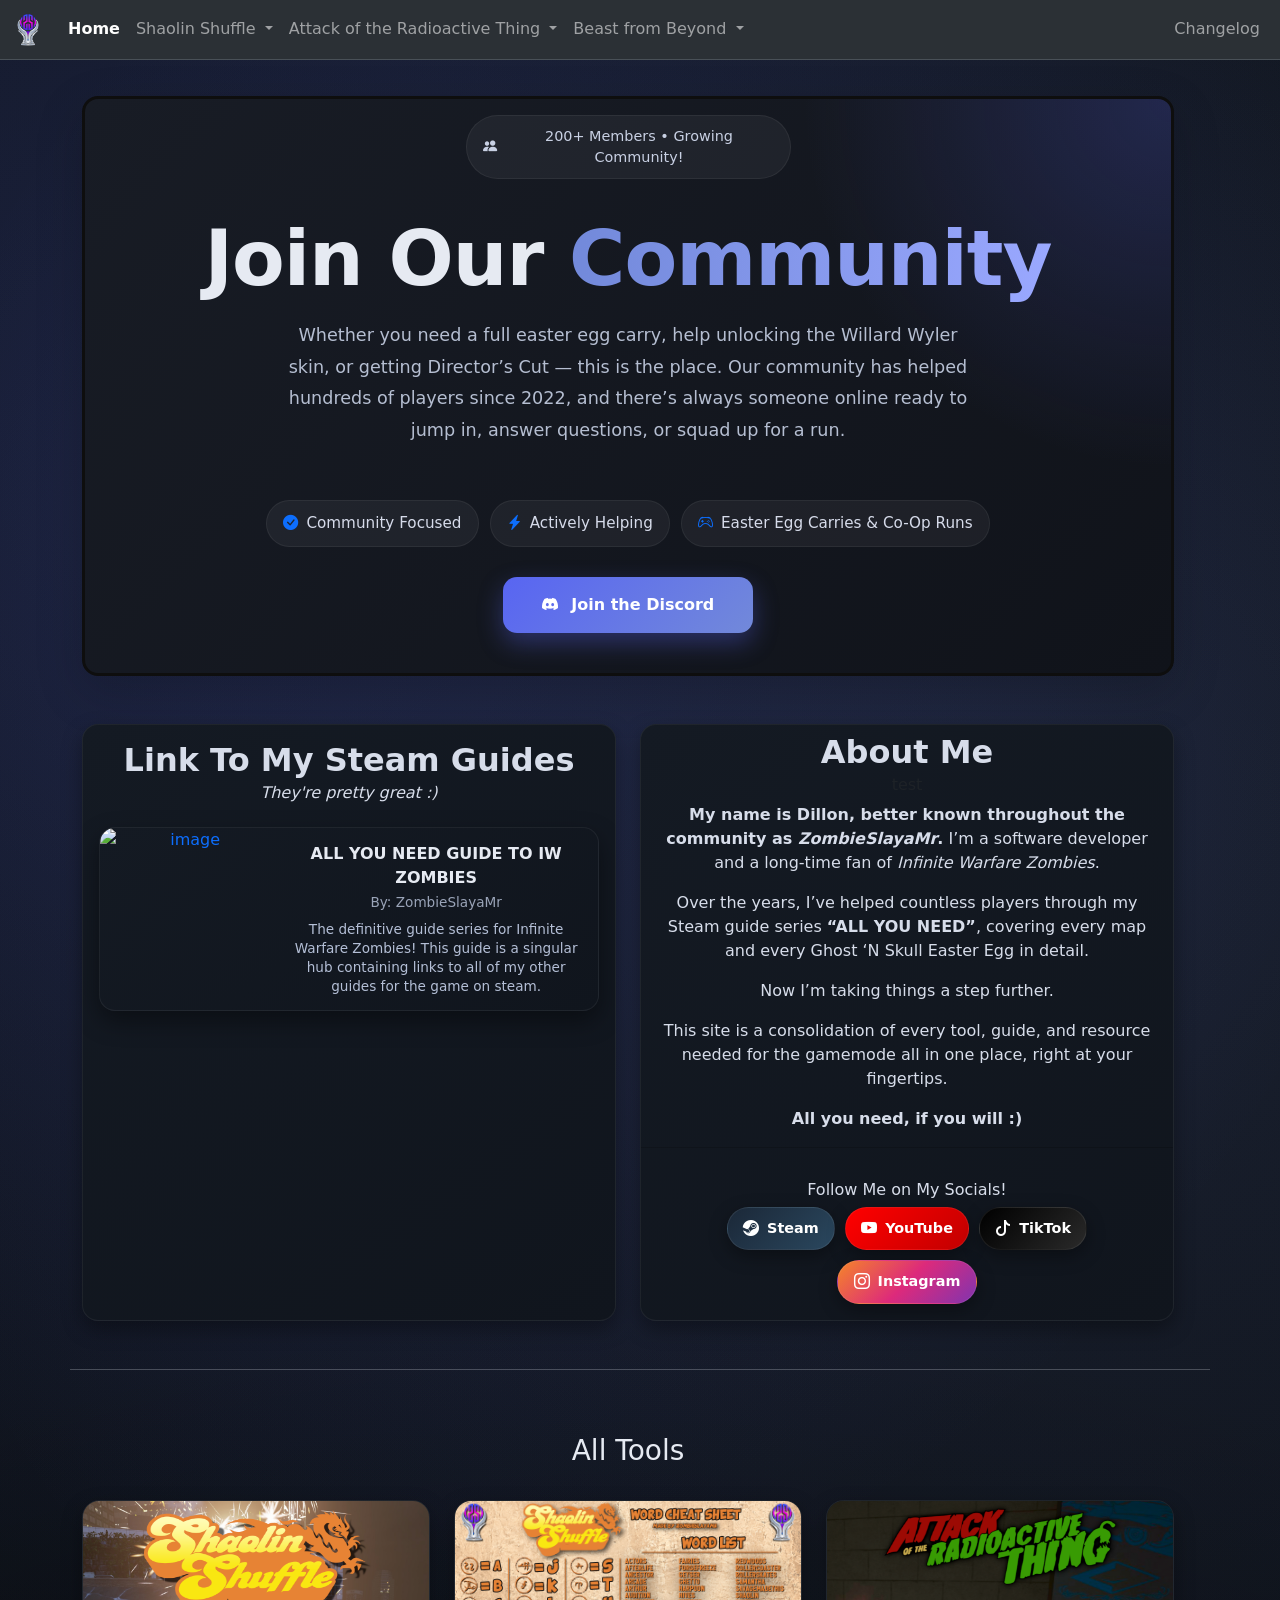
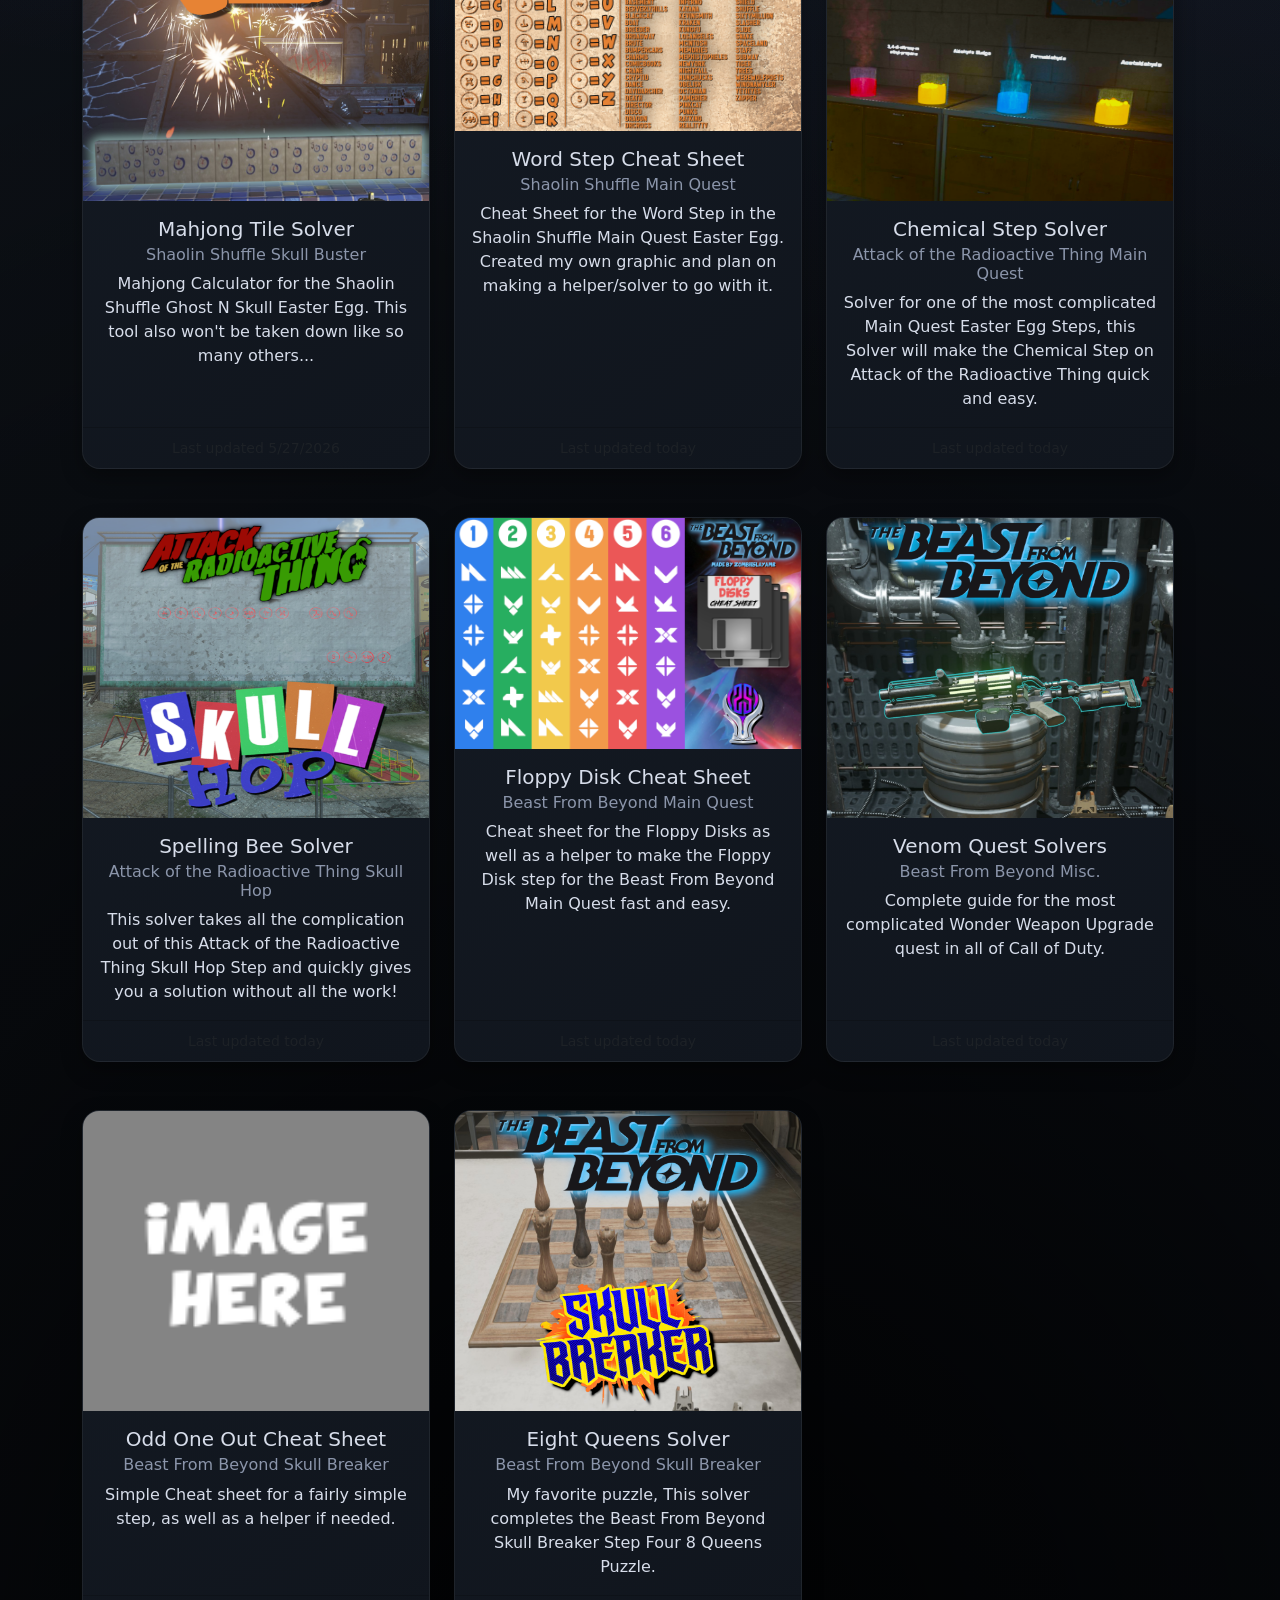
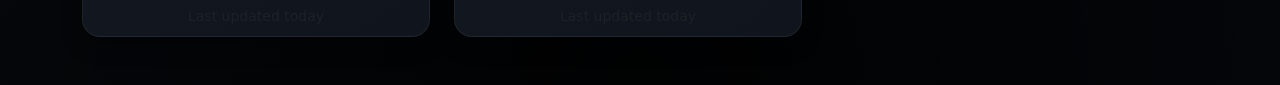
==== commit 4eef1489: "Added Floppy Disk Cheat Sheet" ====
--- a/index.html
+++ b/index.html
@@ -82,7 +82,7 @@
                                         Beast from Beyond
                                     </a>
                                         <ul class="dropdown-menu">
-                                            <li><a class="dropdown-item" href="#">Floppy Disk Cheat sheet</a></li>
+                                            <li><a class="dropdown-item" href="pages/beast/beast_floppy_disk_cheat_sheet.html">Floppy Disk Cheat sheet</a></li>
                                             <li><a class="dropdown-item" href="#">Odd One Out Cheat Sheet</a></li>
                                             <li><a class="dropdown-item" href="pages/beast/beast_eight_queens.html">Eight Queens Solver</a></li>
                                             <li><a class="dropdown-item" href="pages/beast/beast_venom_solver.html">Venom Quest Solvers</a></li>
@@ -217,6 +217,7 @@
                             
                             
                             <div class="card-footer">
+                                <br><h6>Follow Me on My Socials!</h6>
                                 <div class="social-wrapper">
                                     <div class="social-pills">
                                         <a class="social-pill steam" href="https://steamcommunity.com/id/ZombieSlayaMr/" target="_blank">
@@ -279,20 +280,22 @@
 
                             <!-- Shaolin Shuffle - Word Step Cheat Sheet Card -->
                             <div class="col">
-                                <div class="card card-dark-secondary card-interactable h-100">
-                                    <img src="imgs/shaolin_shuffle_word_cheat_sheet_full_size.png" class="card-img-top rounded-top-4" style="max-height: 300px;" alt="temp">
-                                    <div class="card-body">
-                                        <h5 class="card-title">Word Step Cheat Sheet</h5>
-                                        <h6 class="card-subtitle mb-2 text-body-secondary card-subtitle-dark">Shaolin Shuffle Main Quest</h6>
-                                        <p class="card-text">
-                                            Cheat Sheet for the Word Step in the Shaolin Shuffle Main Quest Easter Egg. Created my own graphic and plan on 
-                                            making a helper/solver to go with it. 
-                                        </p>
-                                    </div>
-                                    <div class="card-footer">
-                                        <small class="text-body-secondary">Last updated today</small>
-                                    </div>
-                                </div>
+                                <a href="pages/shaolin/shaolin_word_cheat_sheet.html" class="text-decoration-none">
+                                    <div class="card card-dark-secondary card-interactable h-100">
+                                        <img src="imgs/shaolin_shuffle_word_cheat_sheet_full_size.png" class="card-img-top rounded-top-4" style="max-height: 300px;" alt="temp">
+                                        <div class="card-body">
+                                            <h5 class="card-title">Word Step Cheat Sheet</h5>
+                                            <h6 class="card-subtitle mb-2 text-body-secondary card-subtitle-dark">Shaolin Shuffle Main Quest</h6>
+                                            <p class="card-text">
+                                                Cheat Sheet for the Word Step in the Shaolin Shuffle Main Quest Easter Egg. Created my own graphic and plan on 
+                                                making a helper/solver to go with it. 
+                                            </p>
+                                        </div>
+                                        <div class="card-footer">
+                                            <small class="text-body-secondary">Last updated today</small>
+                                        </div>
+                                    </div>
+                                </a>
                             </div>
 
                             <!-- AotRT - Chemical Step Solver Card -->
@@ -345,20 +348,22 @@
 
                             <!-- Beast - Floppy Cheat Sheet Card -->
                             <div class="col">
-                                <div class="card card-dark-secondary card-interactable h-100">
-                                    <img src="imgs/TempTest/temp_img.png" class="card-img-top rounded-top-4" style="max-height: 300px;" alt="temp">
-                                    <div class="card-body">
-                                        <h5 class="card-title">Floppy Disk Cheat Sheet</h5>
-                                        <h6 class="card-subtitle mb-2 text-body-secondary card-subtitle-dark">Beast From Beyond Main Quest</h6>
-                                        <p class="card-text">
-                                            Cheat sheet for the Floppy Disks as well as a helper to make the Floppy Disk step for the Beast From Beyond Main Quest 
-                                            fast and easy. 
-                                        </p>
-                                    </div>
-                                    <div class="card-footer">
-                                        <small class="text-body-secondary">Last updated today</small>
-                                    </div>
-                                </div>
+                                <a href="pages/beast/beast_floppy_disk_cheat_sheet.html" class="text-decoration-none">
+                                    <div class="card card-dark-secondary card-interactable h-100">
+                                        <img src="imgs/floppy_disk_cheat_sheet_full_size.png" class="card-img-top rounded-top-4" style="max-height: 300px;" alt="temp">
+                                        <div class="card-body">
+                                            <h5 class="card-title">Floppy Disk Cheat Sheet</h5>
+                                            <h6 class="card-subtitle mb-2 text-body-secondary card-subtitle-dark">Beast From Beyond Main Quest</h6>
+                                            <p class="card-text">
+                                                Cheat sheet for the Floppy Disks as well as a helper to make the Floppy Disk step for the Beast From Beyond Main Quest 
+                                                fast and easy. 
+                                            </p>
+                                        </div>
+                                        <div class="card-footer">
+                                            <small class="text-body-secondary">Last updated today</small>
+                                        </div>
+                                    </div>
+                                </a>
                             </div>
                             
                             <!-- Beast - Venom Upgrade Quest Card -->
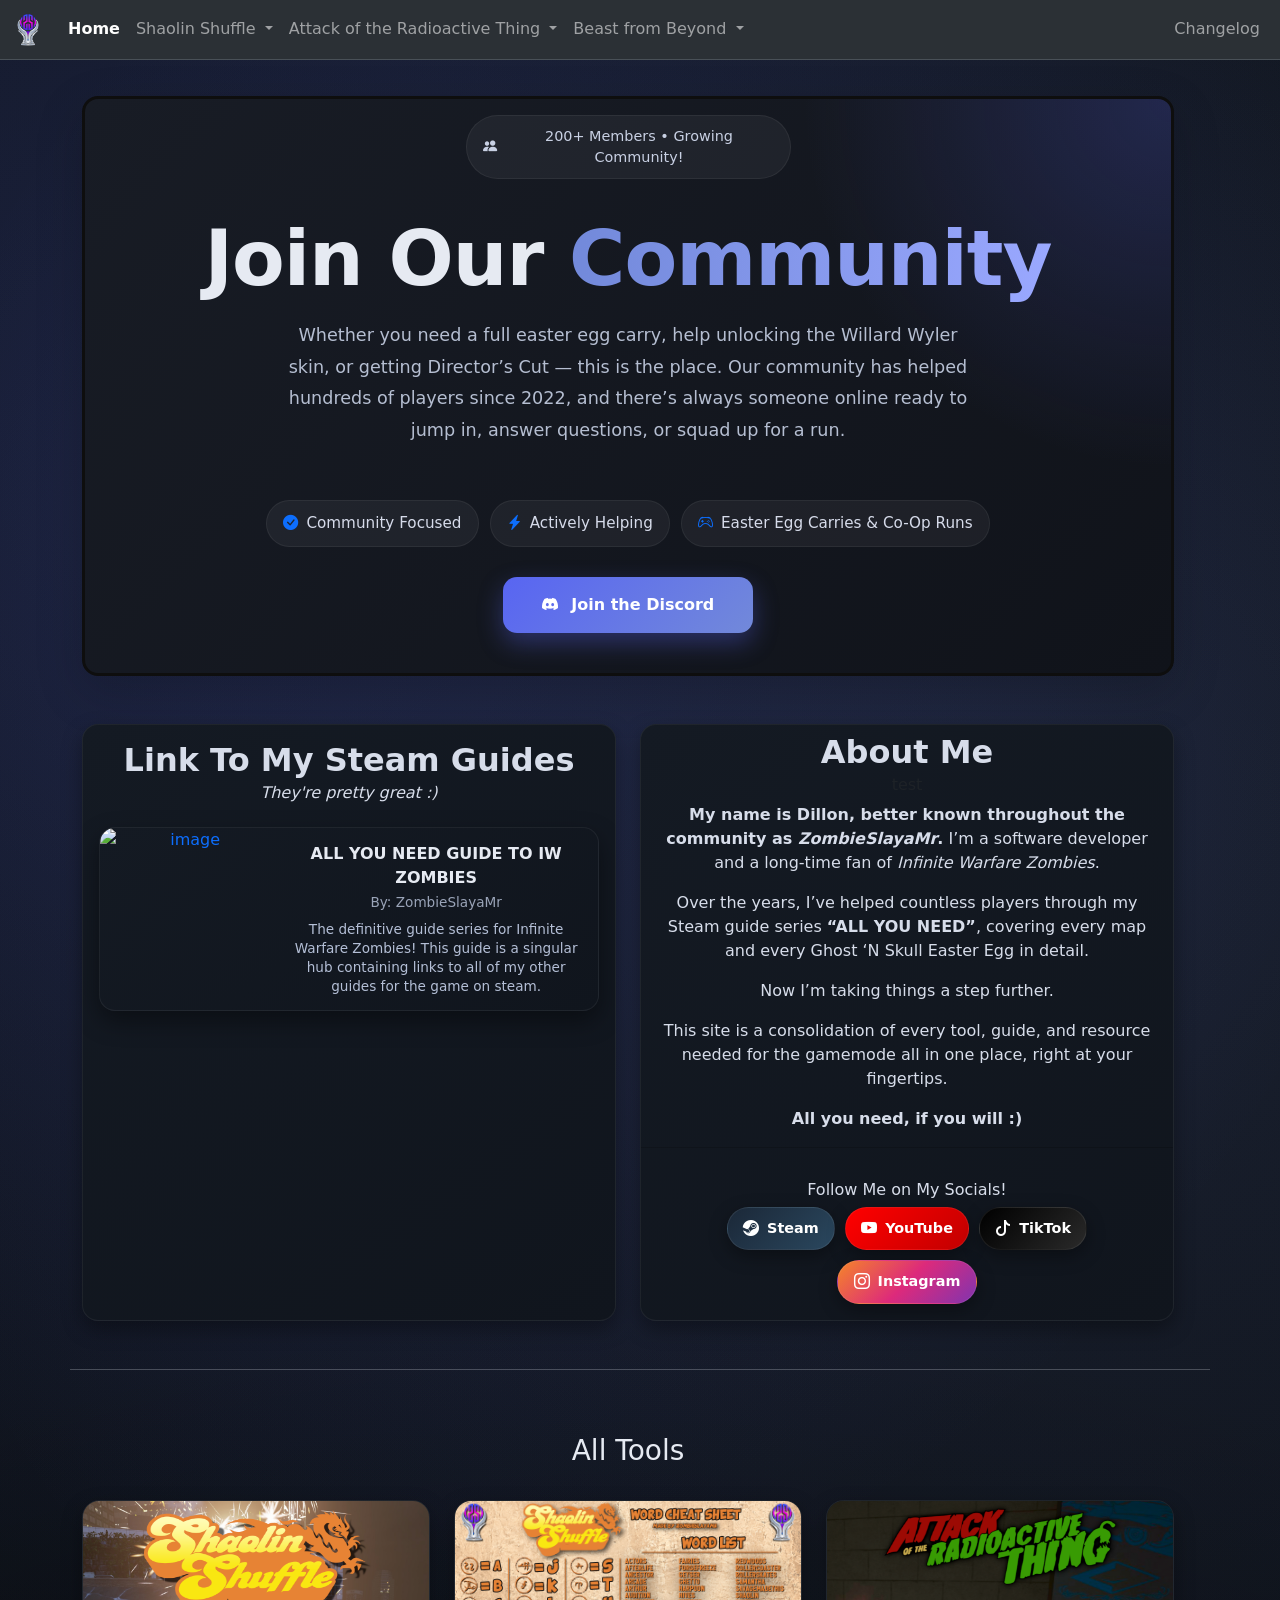
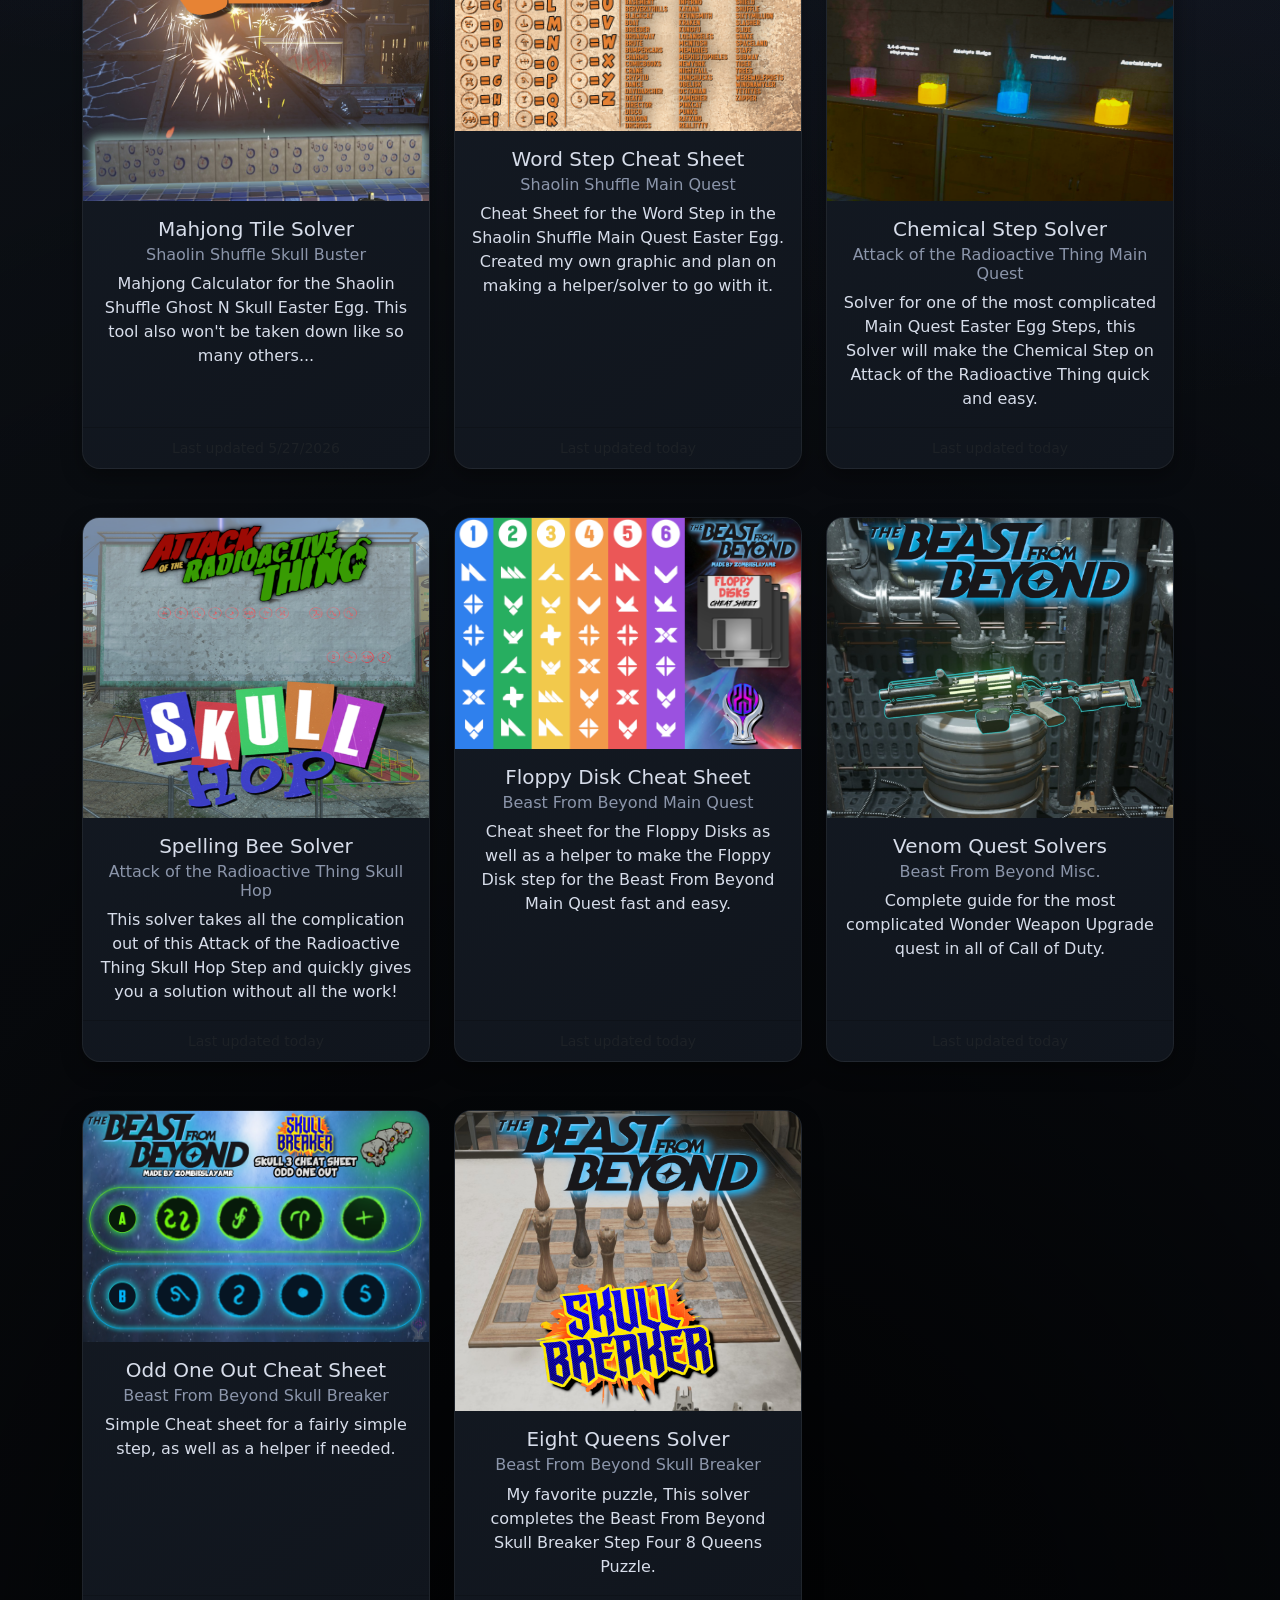
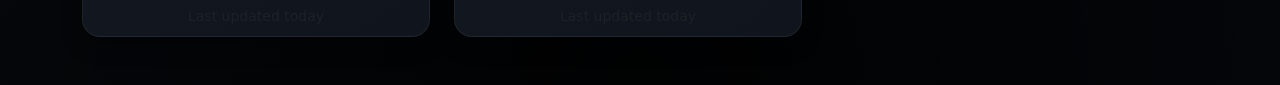
==== commit e6dc7bd2: "Odd One Out Page Added" ====
--- a/index.html
+++ b/index.html
@@ -83,7 +83,7 @@
                                     </a>
                                         <ul class="dropdown-menu">
                                             <li><a class="dropdown-item" href="pages/beast/beast_floppy_disk_cheat_sheet.html">Floppy Disk Cheat sheet</a></li>
-                                            <li><a class="dropdown-item" href="#">Odd One Out Cheat Sheet</a></li>
+                                            <li><a class="dropdown-item" href="pages/beast/beast_odd_one_out.html">Odd One Out Cheat Sheet</a></li>
                                             <li><a class="dropdown-item" href="pages/beast/beast_eight_queens.html">Eight Queens Solver</a></li>
                                             <li><a class="dropdown-item" href="pages/beast/beast_venom_solver.html">Venom Quest Solvers</a></li>
                                         </ul>
@@ -368,19 +368,21 @@
                             
                             <!-- Beast - Venom Upgrade Quest Card -->
                             <div class="col">
-                                <div class="card card-dark-secondary card-interactable h-100">
-                                    <img src="imgs/thumbnails/venom_upgrade_thumb.png" class="card-img-top rounded-top-4" style="max-height: 300px;" alt="temp">
-                                    <div class="card-body">
-                                        <h5 class="card-title">Venom Quest Solvers</h5>
-                                        <h6 class="card-subtitle mb-2 text-body-secondary card-subtitle-dark">Beast From Beyond Misc.</h6>
-                                        <p class="card-text">
-                                            Complete guide for the most complicated Wonder Weapon Upgrade quest in all of Call of Duty. 
-                                        </p>
-                                    </div>
-                                    <div class="card-footer">
-                                        <small class="text-body-secondary">Last updated today</small>
-                                    </div>
-                                </div>
+                                <a href="pages/beast/beast_venom_solver.html" class="text-decoration-none">
+                                    <div class="card card-dark-secondary card-interactable h-100">
+                                        <img src="imgs/thumbnails/venom_upgrade_thumb.png" class="card-img-top rounded-top-4" style="max-height: 300px;" alt="temp">
+                                        <div class="card-body">
+                                            <h5 class="card-title">Venom Quest Solvers</h5>
+                                            <h6 class="card-subtitle mb-2 text-body-secondary card-subtitle-dark">Beast From Beyond Misc.</h6>
+                                            <p class="card-text">
+                                                Complete guide for the most complicated Wonder Weapon Upgrade quest in all of Call of Duty. 
+                                            </p>
+                                        </div>
+                                        <div class="card-footer">
+                                            <small class="text-body-secondary">Last updated today</small>
+                                        </div>
+                                    </div>
+                                </a>
                             </div>
                         </div>
                     </div>
@@ -393,19 +395,21 @@
 
                             <!-- Beast - Odd One Out Cheat Sheet Card -->
                             <div class="col">
-                                <div class="card card-dark-secondary card-interactable h-100">
-                                    <img src="imgs/TempTest/temp_img.png" class="card-img-top rounded-top-4" style="max-height: 300px;" alt="temp">
-                                    <div class="card-body">
-                                        <h5 class="card-title">Odd One Out Cheat Sheet</h5>
-                                        <h6 class="card-subtitle mb-2 text-body-secondary card-subtitle-dark">Beast From Beyond Skull Breaker</h6>
-                                        <p class="card-text">
-                                            Simple Cheat sheet for a fairly simple step, as well as a helper if needed. 
-                                        </p>
-                                    </div>
-                                    <div class="card-footer">
-                                        <small class="text-body-secondary">Last updated today</small>
-                                    </div>
-                                </div>
+                                <a href="pages/beast/beast_odd_one_out.html" class="text-decoration-none">
+                                    <div class="card card-dark-secondary card-interactable h-100">
+                                        <img src="imgs/odd_one_out_cheat_sheet_full_size.png" class="card-img-top rounded-top-4" style="max-height: 300px;" alt="temp">
+                                        <div class="card-body">
+                                            <h5 class="card-title">Odd One Out Cheat Sheet</h5>
+                                            <h6 class="card-subtitle mb-2 text-body-secondary card-subtitle-dark">Beast From Beyond Skull Breaker</h6>
+                                            <p class="card-text">
+                                                Simple Cheat sheet for a fairly simple step, as well as a helper if needed. 
+                                            </p>
+                                        </div>
+                                        <div class="card-footer">
+                                            <small class="text-body-secondary">Last updated today</small>
+                                        </div>
+                                    </div>
+                                </a>
                             </div>
                             
                             <!-- Beast - 8 Queens Solver Card -->
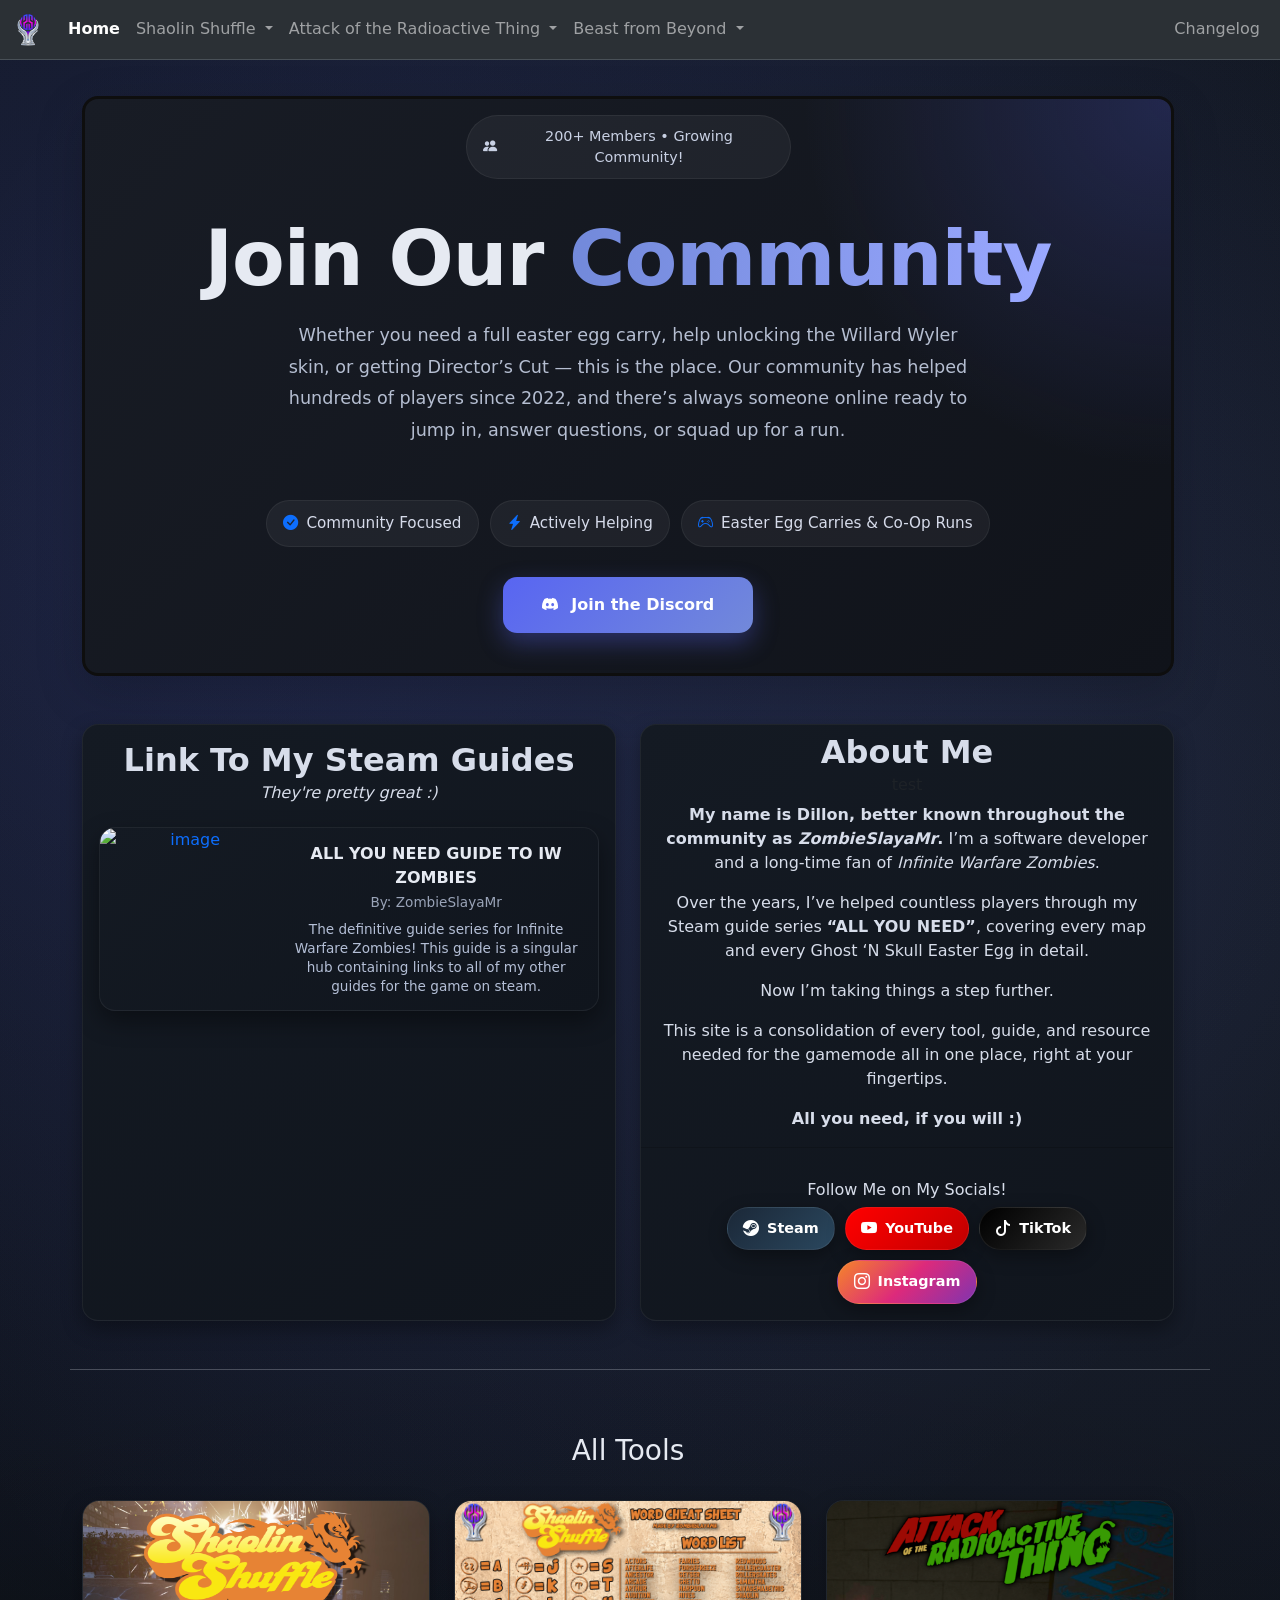
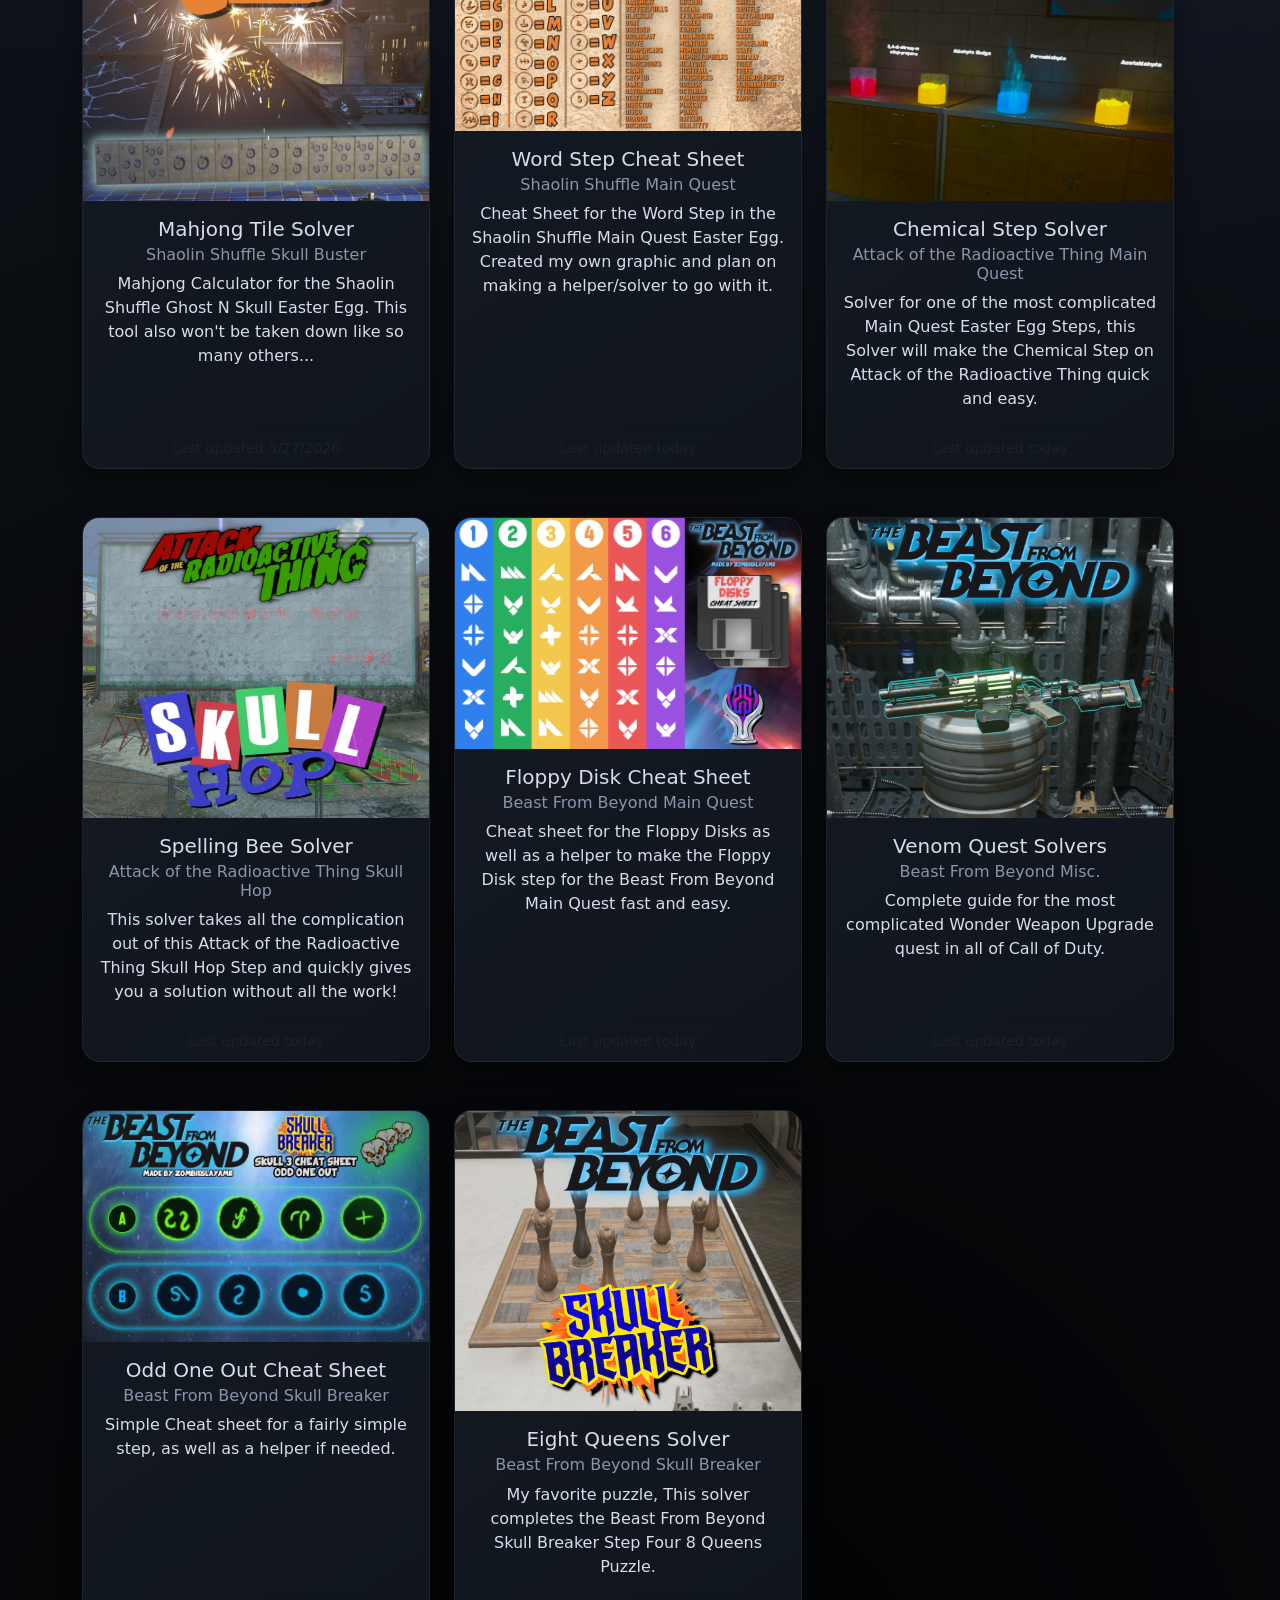
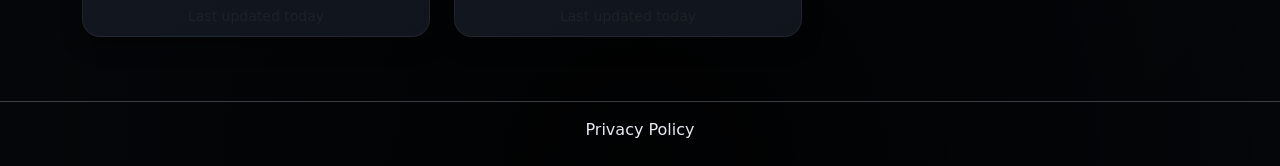
==== commit fc619b49: "Added a privacy policy due to the use of Google Analytics" ====
--- a/index.html
+++ b/index.html
@@ -436,7 +436,14 @@
                 <!-- End Row 3 -->
             </div>
             <!-- End Grid-->
-        </div>        
+
+            
+        </div>  
+        
+        <hr>
+        <footer class="pb-4 d-flex justify-content-center">
+            <a>Privacy Policy</a>
+        </footer>
              
         <!-- Bootstrap -->        
         <script src="https://cdn.jsdelivr.net/npm/@popperjs/core@2.11.8/dist/umd/popper.min.js" integrity="sha384-I7E8VVD/ismYTF4hNIPjVp/Zjvgyol6VFvRkX/vR+Vc4jQkC+hVqc2pM8ODewa9r" crossorigin="anonymous"></script>
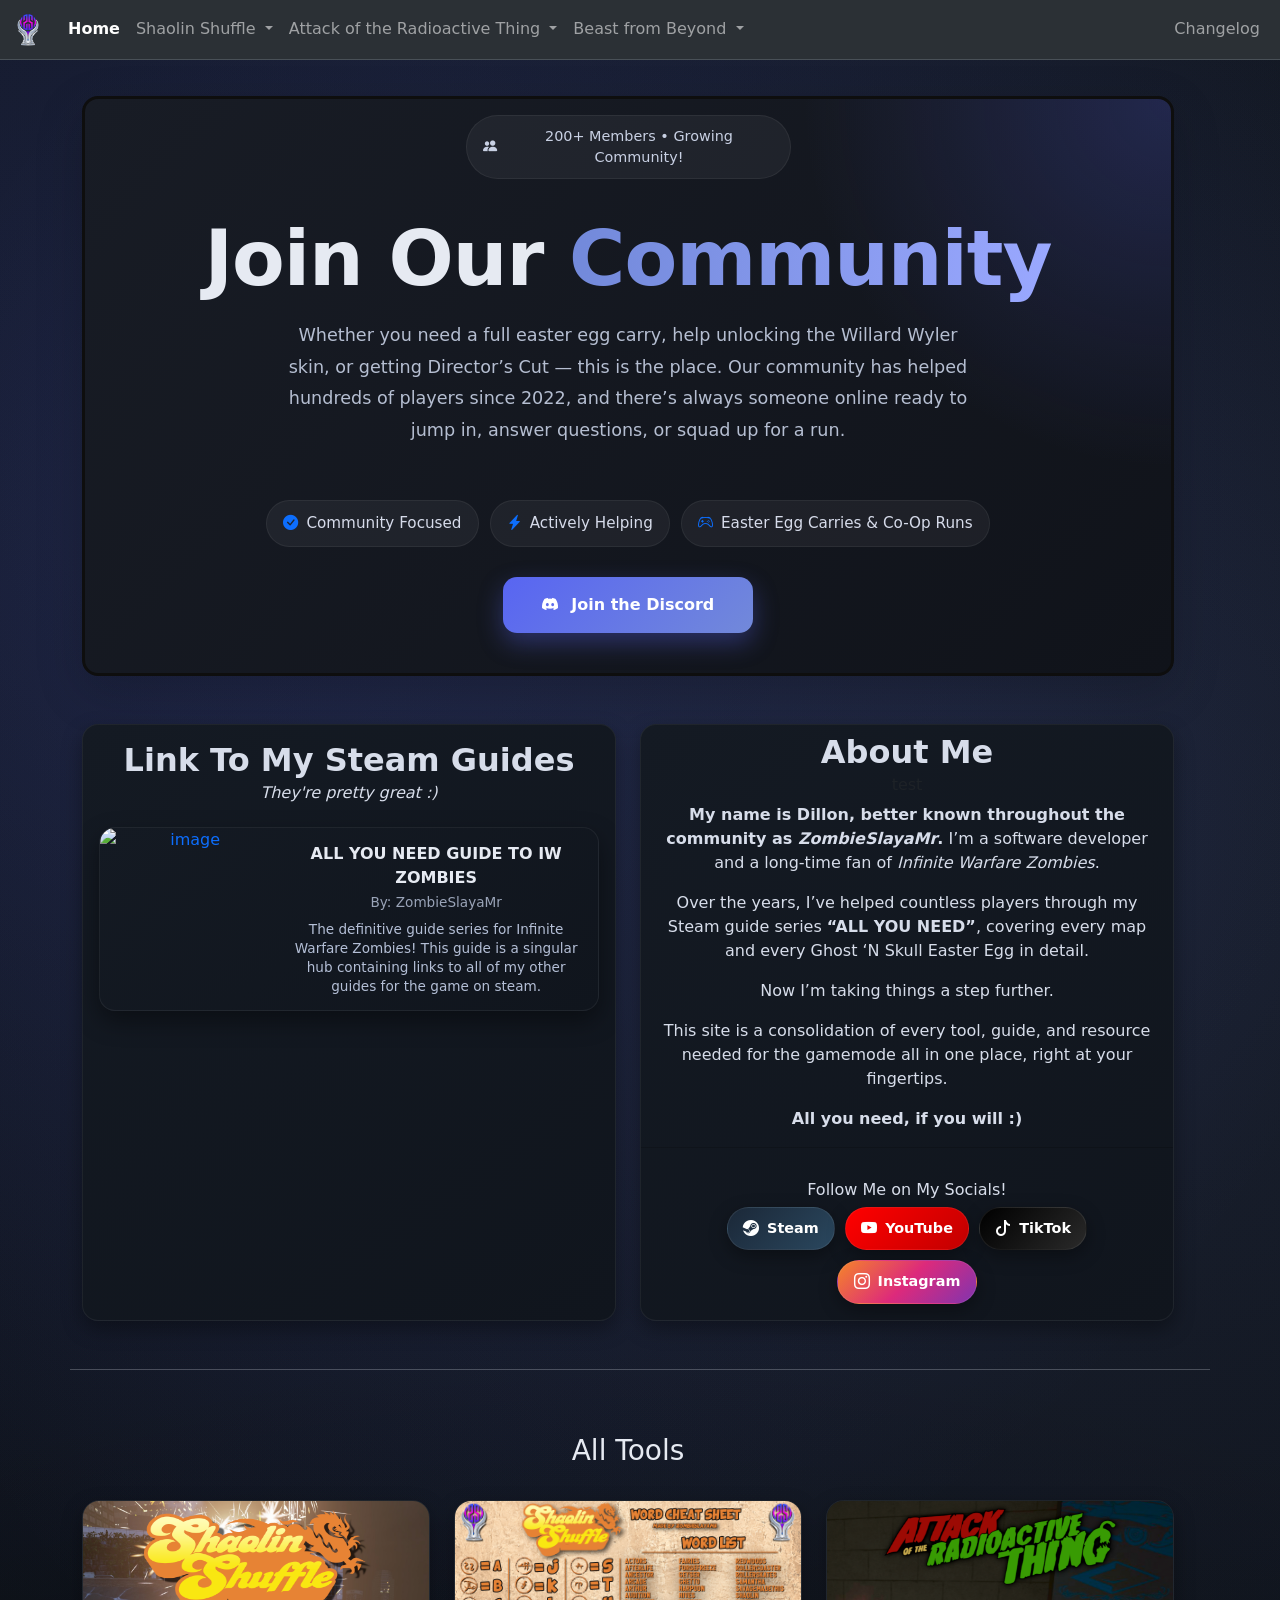
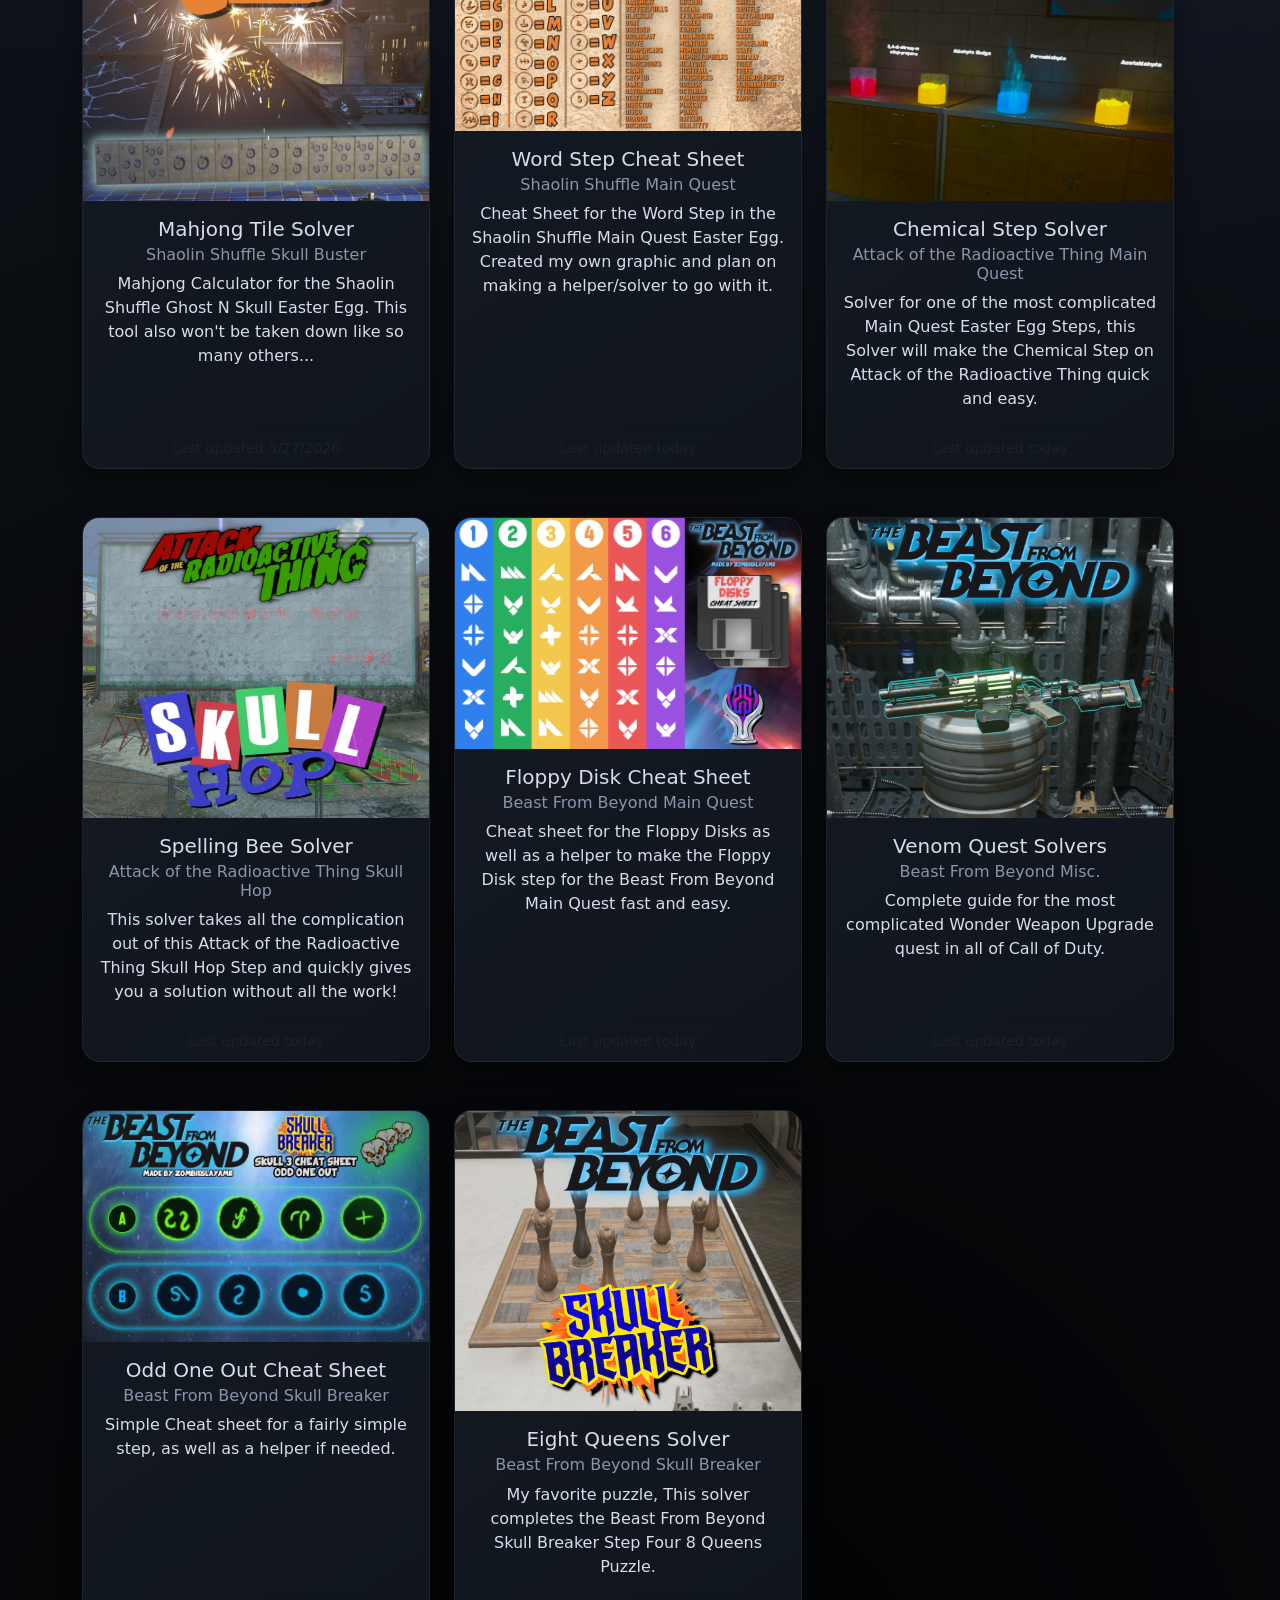
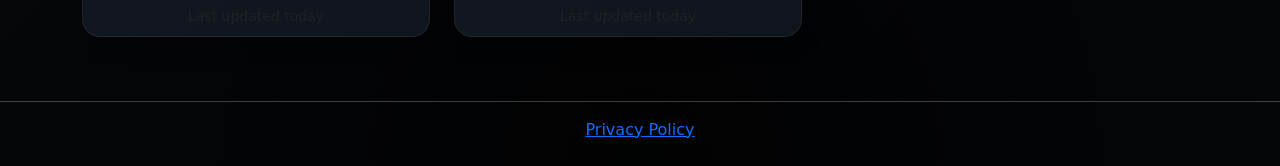
==== commit 07360704: "Fixed Link to Privacy Policy" ====
--- a/index.html
+++ b/index.html
@@ -442,7 +442,7 @@
         
         <hr>
         <footer class="pb-4 d-flex justify-content-center">
-            <a>Privacy Policy</a>
+            <a href="pages/privacy.html">Privacy Policy</a>
         </footer>
              
         <!-- Bootstrap -->        
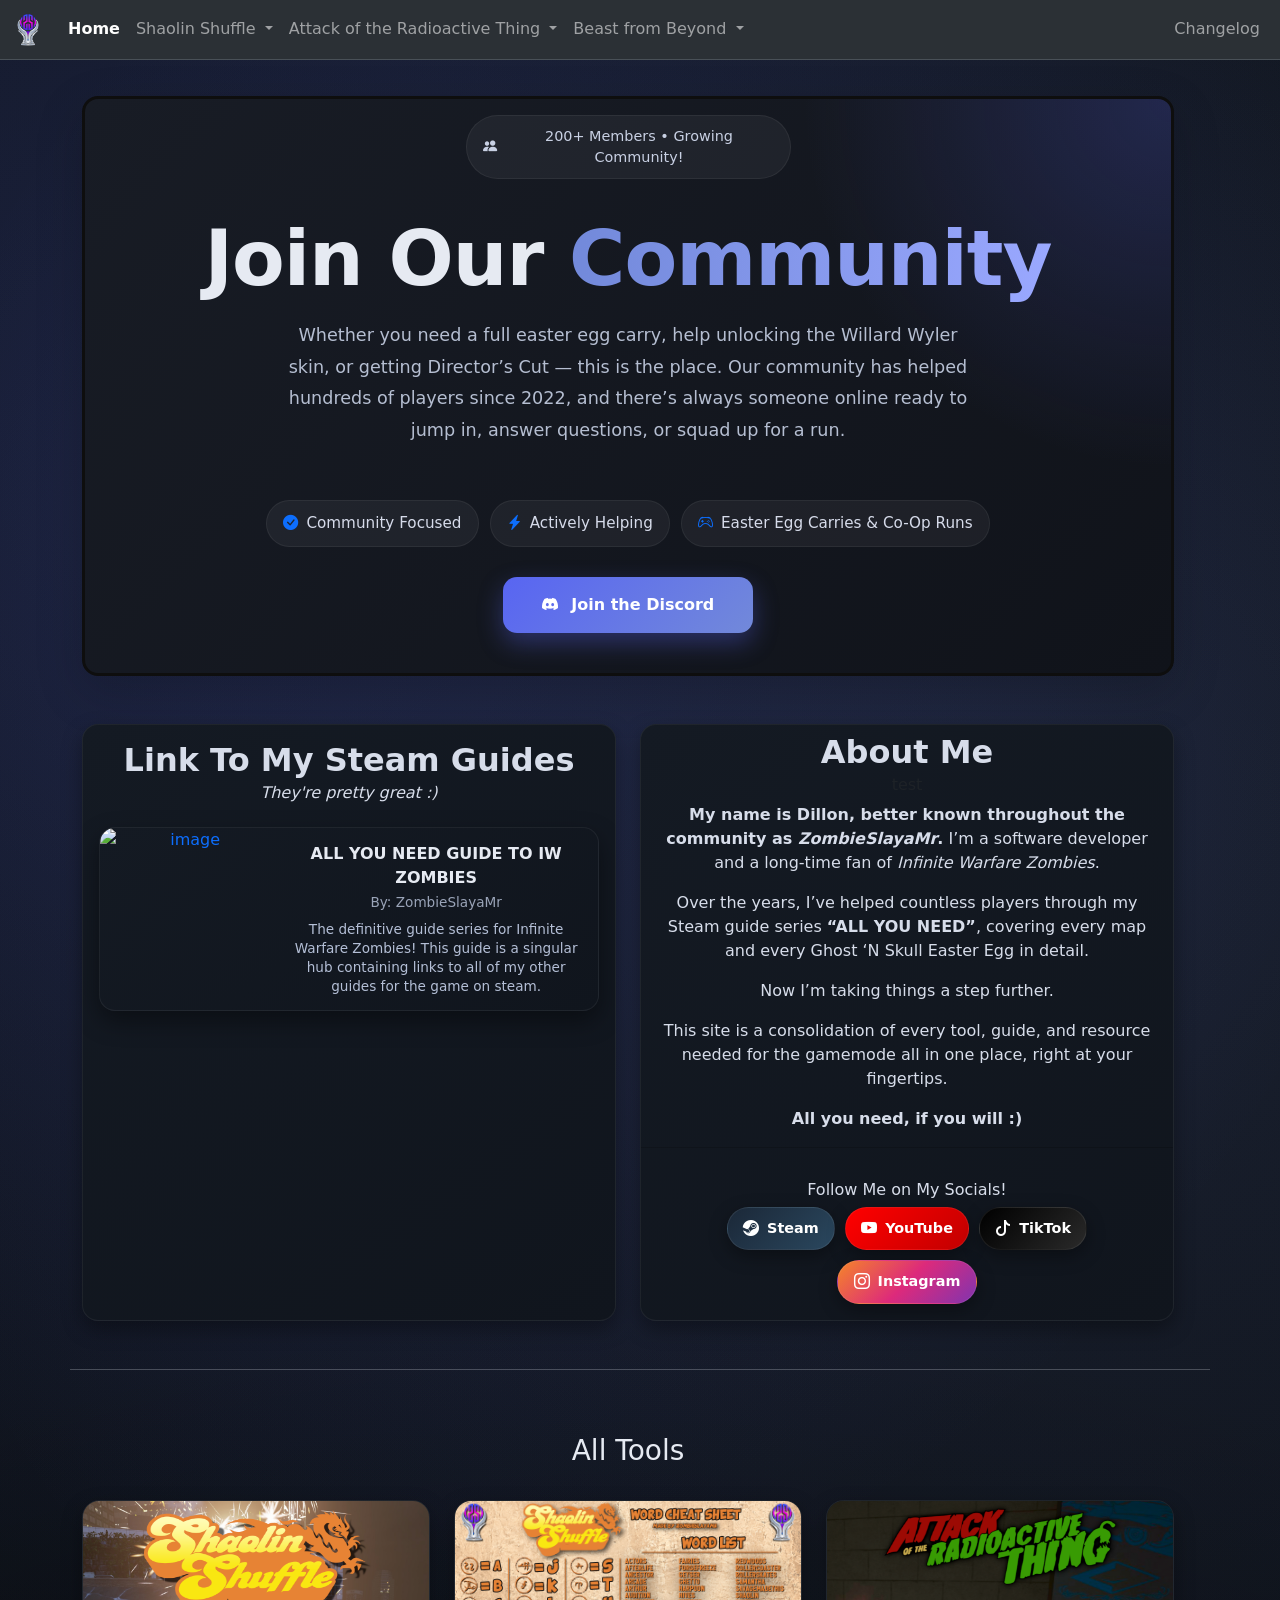
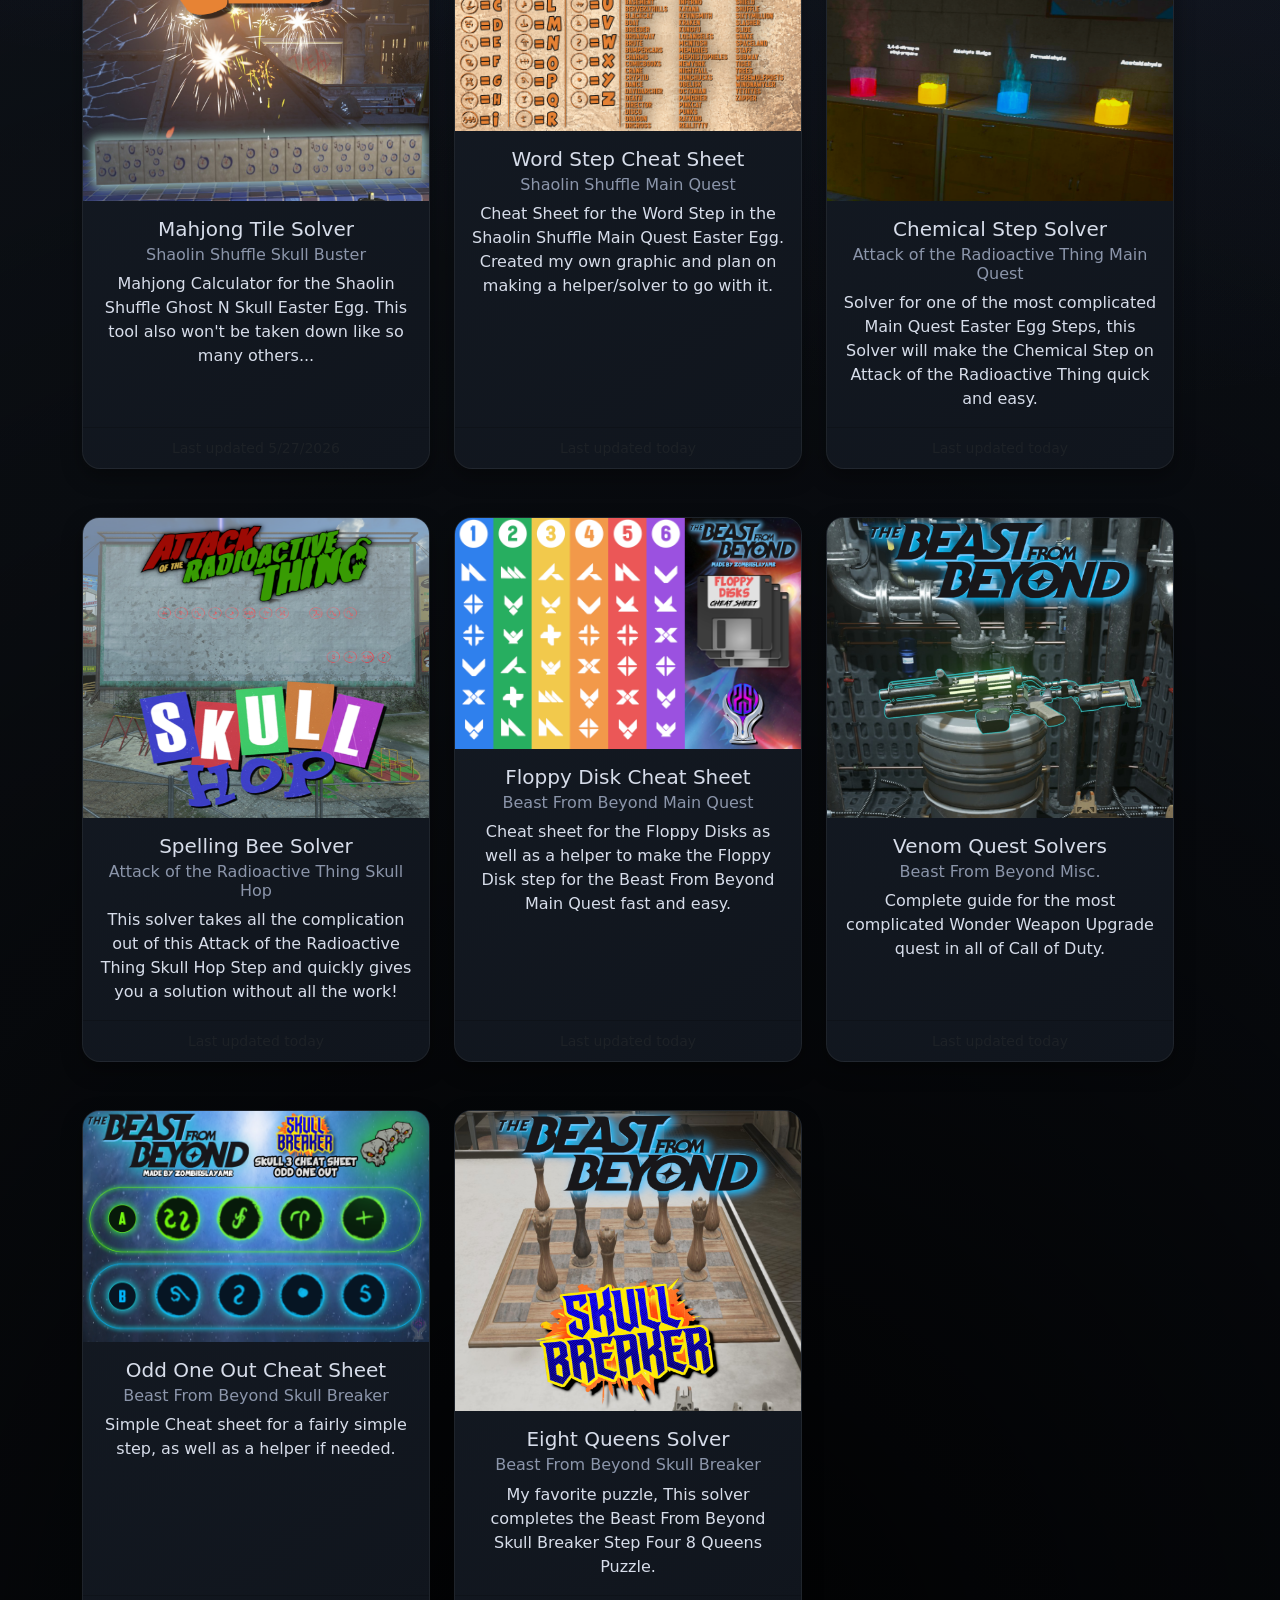
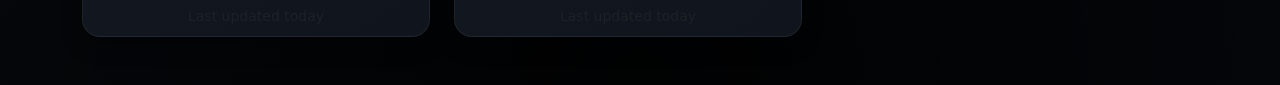
==== commit 128983f5: "Removed Files" ====
--- a/index.html
+++ b/index.html
@@ -435,15 +435,8 @@
                 </div>
                 <!-- End Row 3 -->
             </div>
-            <!-- End Grid-->
-
-            
-        </div>  
-        
-        <hr>
-        <footer class="pb-4 d-flex justify-content-center">
-            <a href="pages/privacy.html">Privacy Policy</a>
-        </footer>
+            <!-- End Grid-->            
+        </div>                  
              
         <!-- Bootstrap -->        
         <script src="https://cdn.jsdelivr.net/npm/@popperjs/core@2.11.8/dist/umd/popper.min.js" integrity="sha384-I7E8VVD/ismYTF4hNIPjVp/Zjvgyol6VFvRkX/vR+Vc4jQkC+hVqc2pM8ODewa9r" crossorigin="anonymous"></script>
